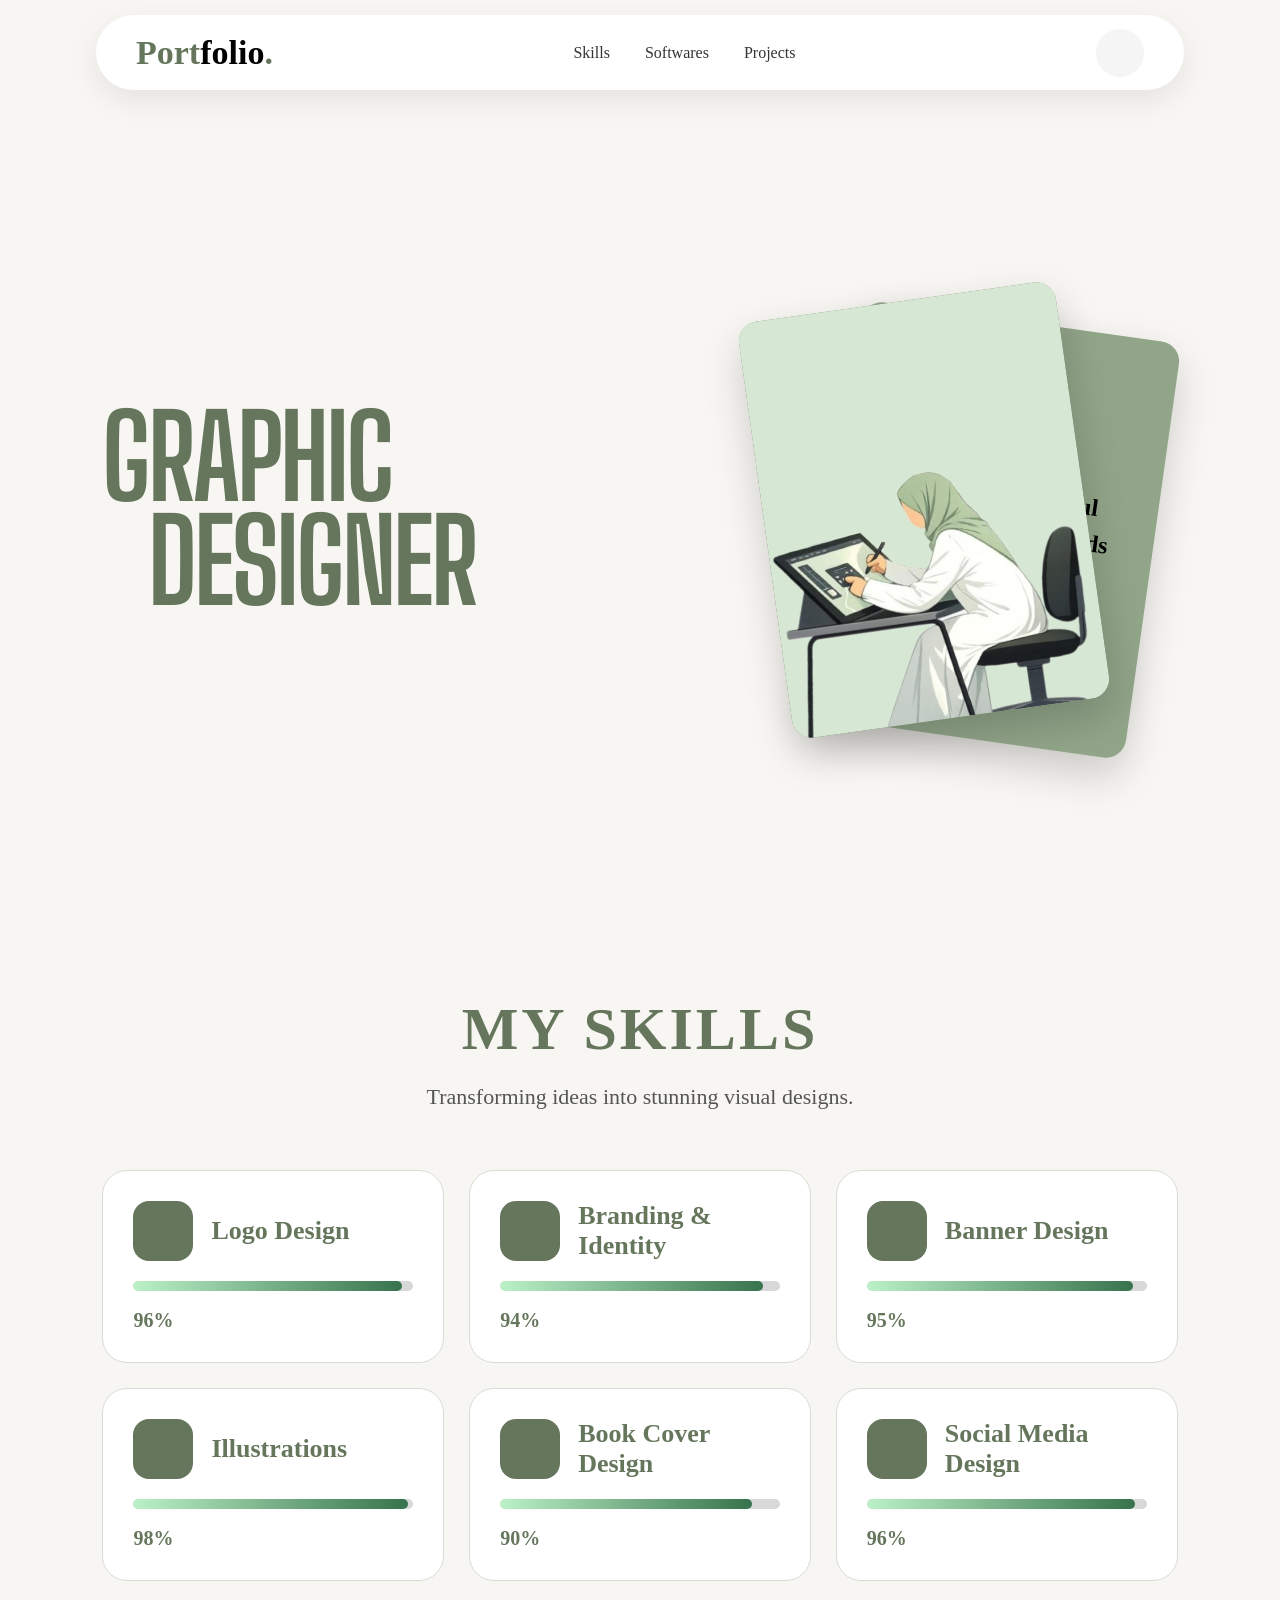
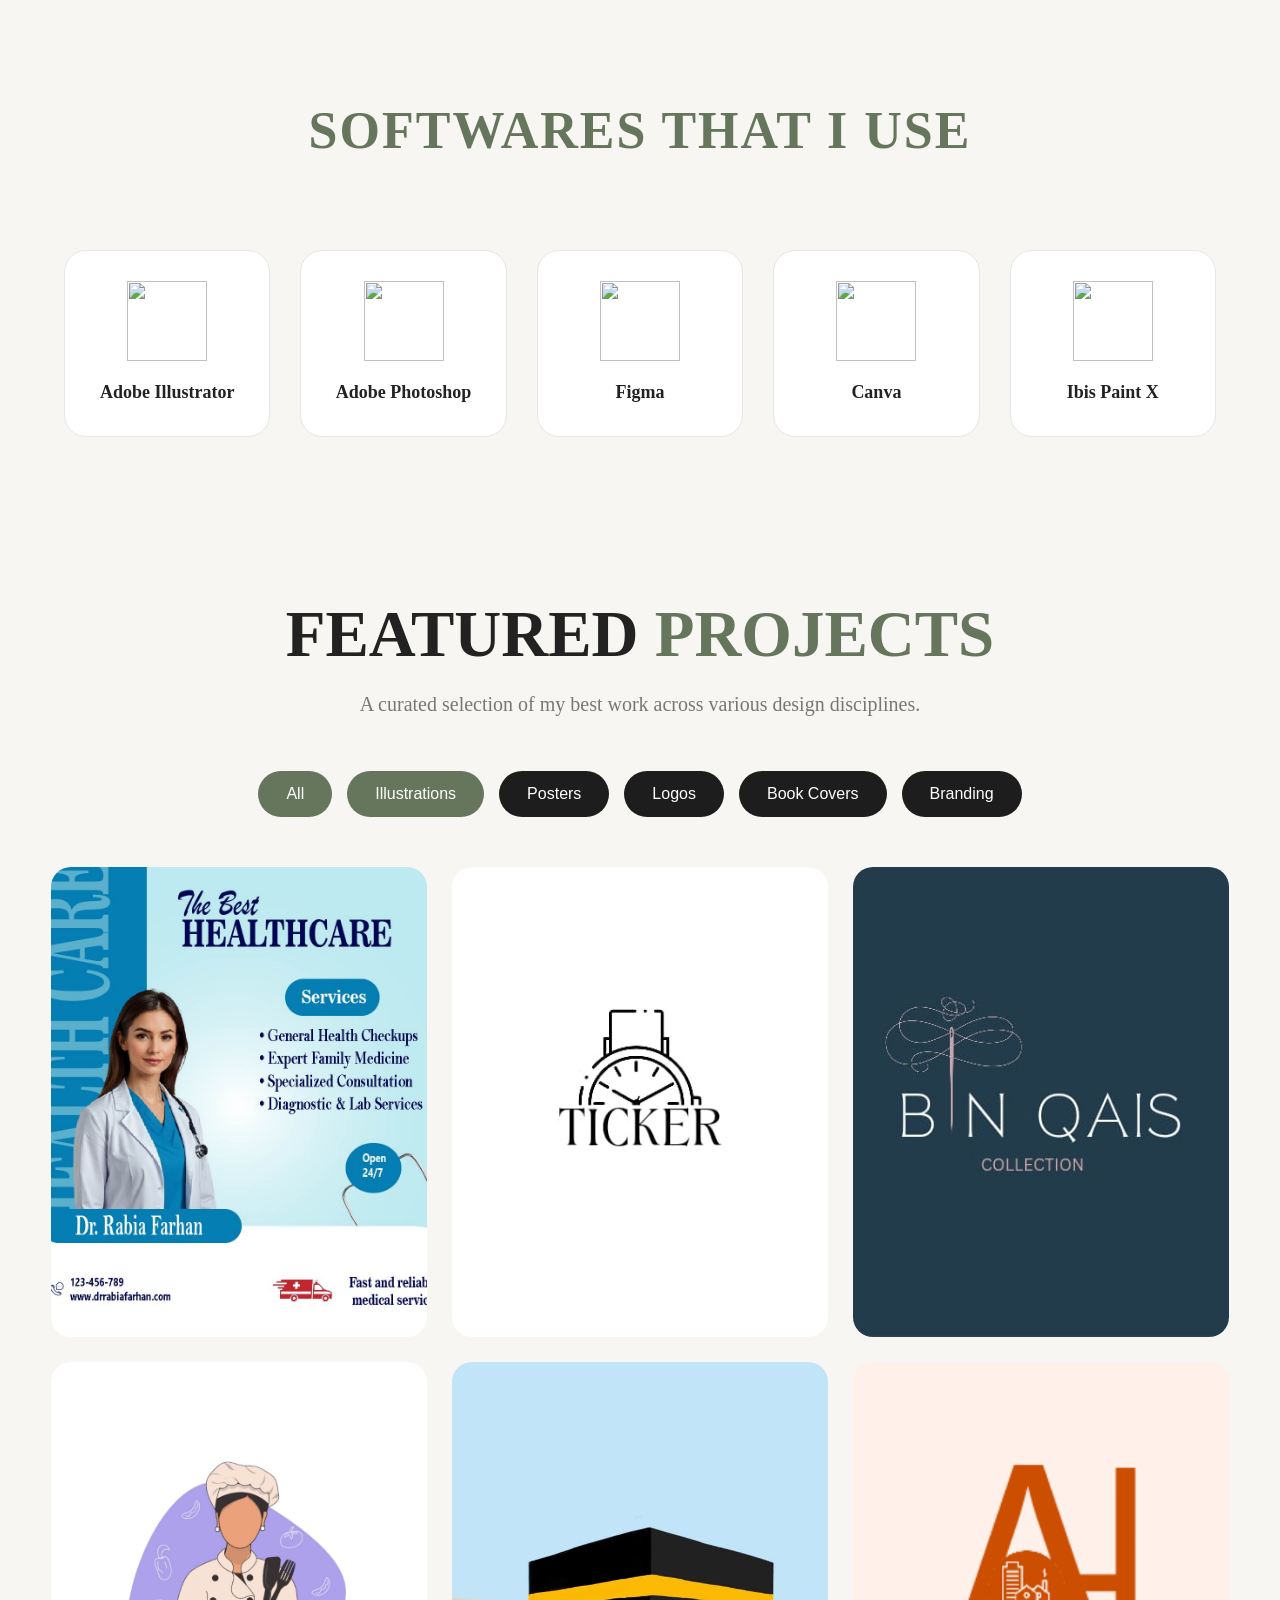
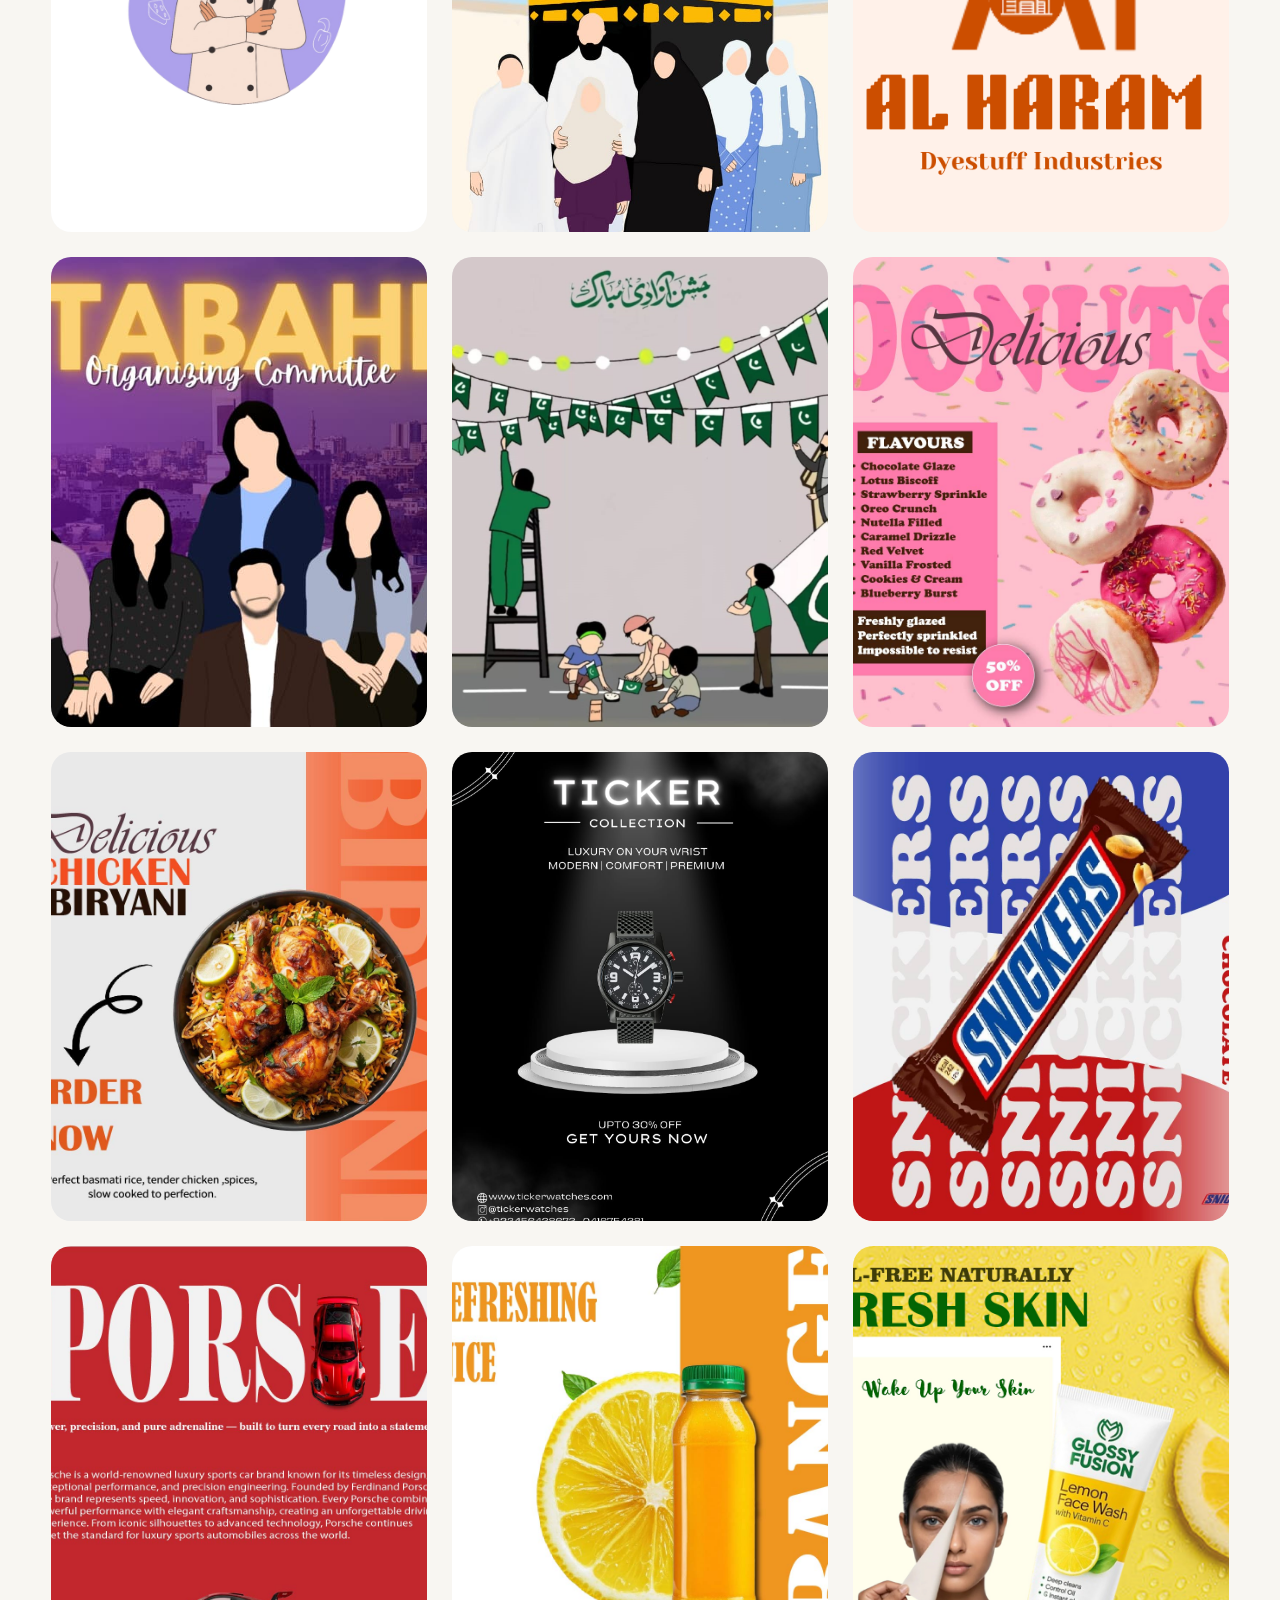
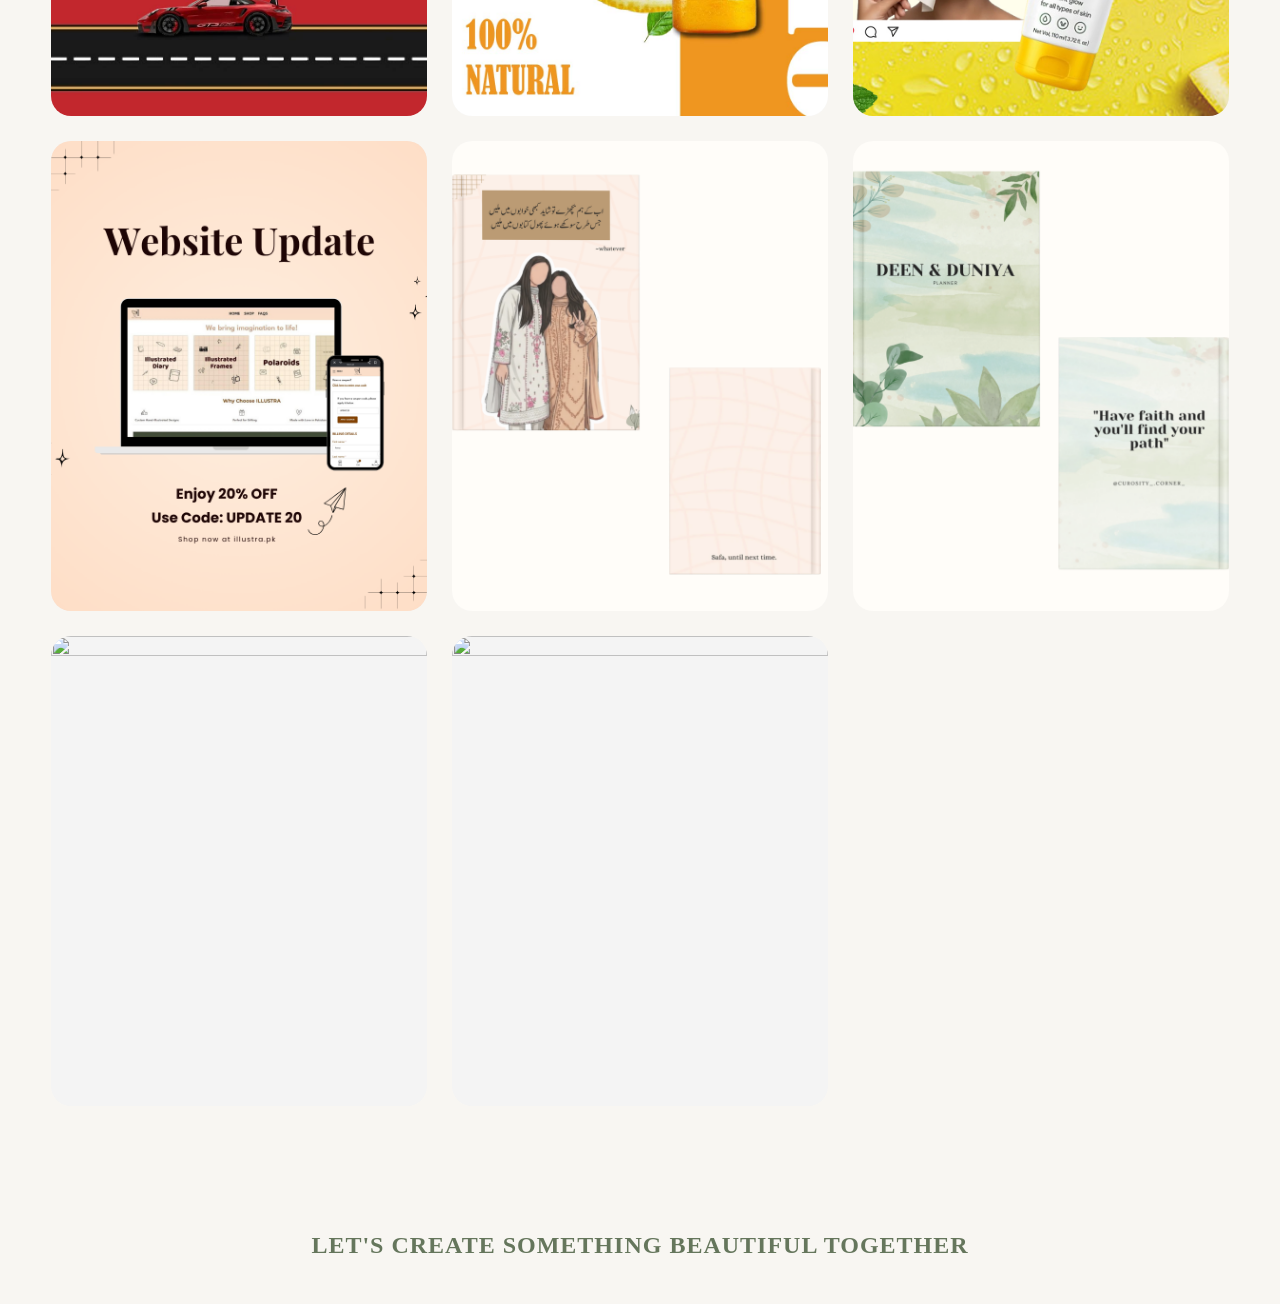
==== graphic.html @ 767031fa "web" ====
<!DOCTYPE html>
<html lang="en">
<head>
    <meta charset="UTF-8">
    <meta name="viewport" content="width=device-width, initial-scale=1.0">
    <link rel="stylesheet" href="graphic.css">
    <title>Document</title>
     <script src="https://kit.fontawesome.com/68eed9d253.js" crossorigin="anonymous"></script>
   
   
<link href="https://fonts.googleapis.com/css2?family=Handjet:wght,ELSH@100..900,2&display=swap" rel="stylesheet">
     
     <link href="https://fonts.googleapis.com/css2?family=Big+Shoulders+Display:wght@900&display=swap" rel="stylesheet">
</head>
<body>

    
<nav class="navbar">

    <div class="logo">
        <span>Port</span>folio<span class="dot">.</span>
    </div>

    <ul class="nav-links">
        <li><a href="#skills">Skills</a></li>
        <li><a href="#software">Softwares</a></li>
        <li><a href="#project">Projects</a></li>
        <!-- <li><a href="#">Illustra</a></li> -->
        <!-- <li><a href="#">Contact</a></li> -->
    </ul>

    <button id="theme-btn">
        <i class="fa-solid fa-moon"></i>
    </button>

</nav>



<section class="graphic-hero">


    <div class="hero-left">
    <h1>
        GRAPHIC<span class="dots">...</span><br>
        <span class="dots">..</span>DESIGNER
    </h1>
</div>

    <div class="hero-right">

        <div class="card-wrapper">

            <!-- Back Card -->
            <div class="text-card">

                 <h3>Creating modern, creative and impactful visuals that
                    help brands stand out through meaningful design.</h3>

               

            </div>

            <!-- Front Card -->
            <div class="image-card">

                <img src="Graphic illustration.jpeg" alt="">

            </div>

        </div>

    </div>

</section>






<!-- ===== Skills Section ===== -->
<section class="skills" id="skills">

    <div class="skills-heading">
        <!-- <h2>My</h2> -->
        <h1>MY SKILLS</h1>
        <div class="heading-line"> <h4>Transforming ideas into stunning visual designs.</h4></div>
    </div>

    <div class="skills-container">

        <div class="skill-card">
            <div class="skill-top">
                <div class="icon">
                    <i class="fa-solid fa-circle"></i>
                </div>
                <h3>Logo Design</h3>
            </div>

            <div class="progress">
                <div class="progress-bar" style="width:96%;"></div>
            </div>

            <span>96%</span>
        </div>

        <div class="skill-card">
            <div class="skill-top">
                <div class="icon">
                    <i class="fa-solid fa-paintbrush"></i>
                </div>
                <h4>Branding & Identity</h4>
            </div>

            <div class="progress">
                <div class="progress-bar" style="width:94%;"></div>
            </div>

            <span>94%</span>
        </div>

        <div class="skill-card">
            <div class="skill-top">
                <div class="icon">
                    <i class="fa-solid fa-image"></i>
                </div>
                <h3>Banner Design</h3>
            </div>

            <div class="progress">
                <div class="progress-bar" style="width:95%;"></div>
            </div>

            <span>95%</span>
        </div>

        <div class="skill-card">
            <div class="skill-top">
                <div class="icon">
                    <i class="fa-solid fa-palette"></i>
                </div>
                <h3>Illustrations</h3>
            </div>

            <div class="progress">
                <div class="progress-bar" style="width:98%;"></div>
            </div>

            <span>98%</span>
        </div>

        <div class="skill-card">
            <div class="skill-top">
                <div class="icon">
                   <i class="fa-solid fa-book"></i>
                </div>
                <h4>Book Cover Design</h4>
            </div>

            <div class="progress">
                <div class="progress-bar" style="width:90%;"></div>
            </div>

            <span>90%</span>
        </div>

        <div class="skill-card">
            <div class="skill-top">
                <div class="icon">
                    <i class="fa-brands fa-envira"></i>
                </div>
                <h4>Social Media Design</h4>
            </div>

            <div class="progress">
                <div class="progress-bar" style="width:96%;"></div>
            </div>

            <span>96%</span>
        </div>

    </div>

</section>


<!-- software -->


<div class="software"  id="software">
    <h1>SOFTWARES THAT I USE</h1>
</div>

<div class="tools">

    <div class="tool-card">
        <img src="https://cdn-1.webcatalog.io/catalog/adobe-illustrator/adobe-illustrator-icon-filled-256.png?v=1782693304666" alt="">
        <p>Adobe Illustrator</p>
    </div>

    <div class="tool-card">
        <img src="https://upload.wikimedia.org/wikipedia/commons/thumb/3/30/Adobe_Photoshop_CC_2026_icon.svg/1280px-Adobe_Photoshop_CC_2026_icon.svg.png" alt="">
        <p>Adobe Photoshop</p>
    </div>

    <div class="tool-card">
        <img src="https://play-lh.googleusercontent.com/H_ImRi06A7rPfQflyj2H56OG2AEfy2sTHWFFIYzUmY43IZc0vIneRCjUO29D7hP7JyG7YwKQsl5s2-NO1ys_1A=w240-h480-rw" alt="">
        <p>Figma</p>
    </div>

    <div class="tool-card">
        <img src="https://pbs.twimg.com/profile_images/1542647040756568064/YbE5Hs-5_400x400.jpg" alt="">
        <p>Canva</p>
    </div>

    <div class="tool-card">
        <img src="https://i.pinimg.com/736x/66/fb/72/66fb72c44a7b547237f7a3bd7159a01c.jpg" alt="">
        <p>Ibis Paint X</p>
    </div>

</div>


<!-- Filter Buttons -->



<section class="portfolio" id="projects">

    <div class="heading">
        <h1>FEATURED <span>PROJECTS</span></h1>
        <h3>A curated selection of my best work across various design disciplines.</h3>
    </div>

    <!-- Filter Buttons -->

<div class="filter-buttons">

    <button class="filter-btn active" data-filter="all">All</button>

    <button class="filter-btn active" data-filter="illustration">Illustrations</button>

    <button class="filter-btn" data-filter="poster">Posters</button>

    <button class="filter-btn" data-filter="logo">Logos</button>

    <!-- <button class="filter-btn" data-filter="banner">Banners</button> -->

    <button class="filter-btn" data-filter="book">Book Covers</button>

    <button class="filter-btn" data-filter="branding">Branding</button>

</div>


    <!-- Portfolio Grid -->

    <div class="portfolio-grid">


<div class="portfolio-item" data-filter="poster">
    <img src="POSTERS-07.jpg" alt="">
    <div class="overlay">
        <i class="fa-solid fa-eye view-image"></i>
    </div>
</div>




<div class="portfolio-item" data-filter="logo">
    <img src="Logo 1.jpeg" alt="">
    <div class="overlay">
        <i class="fa-solid fa-eye view-image"></i>
    </div>
</div>

<div class="portfolio-item" data-filter="logo">
    <img src="Logo 2.jpeg" alt="">
    <div class="overlay">
        <i class="fa-solid fa-eye view-image"></i>
    </div>
</div>

<div class="portfolio-item" data-filter="logo">
    <img src="Logo 3.png" alt="">
    <div class="overlay">
        <i class="fa-solid fa-eye view-image"></i>
    </div>
</div>



<div class="portfolio-item " data-filter="illustration">
    <img src="Illustration 1.jpeg" alt="">
    <div class="overlay">
        <i class="fa-solid fa-eye view-image"></i>
    </div>
</div>

<div class="portfolio-item" data-filter="logo">
    <img src="Logo 4.png" alt="">
    <div class="overlay">
        <i class="fa-solid fa-eye view-image"></i>
    </div>
</div>

<div class="portfolio-item" data-filter ="illustration">
    <img src="Illustration 2.jpeg" alt="">
    <div class="overlay">
        <i class="fa-solid fa-eye view-image"></i>
    </div>
</div>

<div class="portfolio-item" data-filter="illustration">
    <img src="Illustration 3.jpeg">
    <div class="overlay">
        <i class="fa-solid fa-eye view-image"></i>
    </div>
</div>


<div class="portfolio-item" data-filter="poster">
    <img src="POSTERS-02.jpg" alt="">
    <div class="overlay">
        <i class="fa-solid fa-eye view-image"></i>
    </div>
</div>



<div class="portfolio-item" data-filter="poster">
    <img src="POSTERS-03.jpg" alt="">
    <div class="overlay">
        <i class="fa-solid fa-eye view-image"></i>
    </div>
</div>

<div class="portfolio-item" data-filter="poster">
    <img src="POSTERS-09.jpeg" alt="">
    <div class="overlay">
        <i class="fa-solid fa-eye view-image"></i>
    </div>
</div>

<div class="portfolio-item" data-filter="poster">
    <img src="POSTERS-04.jpg" alt="">
    <div class="overlay">
        <i class="fa-solid fa-eye view-image"></i>
    </div>
</div>

<div class="portfolio-item" data-filter="poster">
    <img src="POSTERS-05.jpg" alt="">
    <div class="overlay">
        <i class="fa-solid fa-eye view-image"></i>
    </div>
</div>

<div class="portfolio-item" data-filter="poster">
    <img src="POSTERS-06.jpg" alt="">
    <div class="overlay">
        <i class="fa-solid fa-eye view-image"></i>
    </div>
</div>



<div class="portfolio-item" data-filter="poster">
    <img src="POSTERS-08.jpg" alt="">
    <div class="overlay">
        <i class="fa-solid fa-eye view-image"></i>
    </div>
</div>


<div class="portfolio-item" data-filter="poster">
    <img src="poster 1.png" alt="">
    <div class="overlay">
        <i class="fa-solid fa-eye view-image"></i>
    </div>
</div>




<div class="portfolio-item" data-filter="book">
    <img src="book cover.png" alt="">
    <div class="overlay">
        <i class="fa-solid fa-eye view-image"></i>
    </div>
</div>

<div class="portfolio-item" data-filter="book">
    <img src="book cover 2.png" alt="">
    <div class="overlay">
        <i class="fa-solid fa-eye view-image"></i>
    </div>
</div>





<div class="portfolio-item" data-filter="branding">
    <img src="" alt="">
    <div class="overlay">
        <i class="fa-solid fa-eye view-image"></i>
    </div>
</div>

<div class="portfolio-item" data-filter="branding">
    <img src="branding2.jpg" alt="">
    <div class="overlay">
        <i class="fa-solid fa-eye view-image"></i>
    </div>
</div>

    </div>

</section>


<div class="footer">

<p>LET'S CREATE SOMETHING BEAUTIFUL TOGETHER </p>

</div> 


<div class="lightbox">

    <span class="close">&times;</span>

    <img class="lightbox-img" src="">

</div>

<script src="script.js"></script>

</body>
</html>
---- graphic.css ----
@import url('<link href="https://fonts.googleapis.com/css2?family=Oswald:wght@700&display=swap" rel="stylesheet">');

@import url('https://fonts.googleapis.com/css2?family=Poppins:wght@300;400;500;600;700&display=swap');

@import url('https://fonts.googleapis.com/css2?family=Poppins:wght@300;400;500;600;700&display=swap');


*{
    margin:0;
    padding:0;
    box-sizing:border-box;
    
}

body{
    background:#f8f6f2;
}

/* .navbar{
    width:85%;
    height:75px;
    margin:15px auto;
    background:#fff;
    border-radius:50px;
    display:flex;
    justify-content:space-between;
    align-items:center;
    padding:0 40px;
    box-shadow:0 10px 30px rgba(0,0,0,.08);
    position:sticky;
    top:6px;
    z-index:100;
}

.logo{
    font-size:34px;
    font-weight:700;
}

.logo span{
    color:#65765c;
}

.dot{
    color:#65765c;
}

.nav-links{
    display:flex;
    gap:35px;
    list-style:none;
    font-family:Arial, sans-serif;
}

.nav-links a{
    text-decoration:none;
    color:#333;
    font-weight:500;
    position:relative;
    transition:.3s;
}

.nav-links a::after{
    content:"";
    position:absolute;
    left:0;
    bottom:-6px;
    width:0%;
    height:2px;
    background:#9fb2a0;
    transition:.3s;
}

.nav-links a:hover{
    color:#9fb2a0;
}

.nav-links a:hover::after{
    width:100%;
}

#theme-btn{
    width:48px;
    height:48px;

    border:none;
    border-radius:50%;

    background:#f5f5f5;

    cursor:pointer;

    font-size:18px;

    transition:.3s;
}

#theme-btn:hover{
    transform:rotate(20deg) scale(1.08);
} */


/* ==========================
   NAVBAR
========================== */

.navbar{
    width:85%;
    height:75px;
    margin:15px auto;
    background:#fff;
    border-radius:50px;
    display:flex;
    justify-content:space-between;
    align-items:center;
    padding:0 40px;
    box-shadow:0 10px 30px rgba(0,0,0,.08);
    position:sticky;
    top:6px;
    z-index:1000;
}

.logo{
    font-size:34px;
    font-weight:700;
}

.logo span{
    color:#65765c;
}

.dot{
    color:#65765c;
}

.nav-links{
    display:flex;
    align-items:center;
    gap:35px;
    list-style:none;
}

.nav-links a{
    text-decoration:none;
    color:#333;
    font-weight:500;
    position:relative;
    transition:.3s;
}

.nav-links a::after{
    content:"";
    position:absolute;
    left:0;
    bottom:-6px;
    width:0;
    height:2px;
    background:#65765c;
    transition:.3s;
}

.nav-links a:hover::after{
    width:100%;
}

.nav-links a:hover{
    color:#65765c;
}

#theme-btn{
    width:48px;
    height:48px;
    border:none;
    border-radius:50%;
    background:#f5f5f5;
    cursor:pointer;
    font-size:18px;
    transition:.3s;
}

#theme-btn:hover{
    transform:rotate(20deg) scale(1.08);
}

body.dark{
    background:#101827;
}

body.dark .navbar{
    background:#1d293d;
}

body.dark .nav-links a{
    color:#fff;
}

body.dark .logo{
    color:#fff;
}

body.dark #theme-btn{
    background:#2b3b55;
    color:#fff;
}



/* ===========================
GRAPHIC HERO
=========================== */

/* .graphic-hero{
    width: 100%;
    height: 500px;
   

    display: flex;
    justify-content: space-between;
    align-items: center;

    padding: 0 8%;
}

.hero-left{
    width: 45%;
}



.hero-left h1{
    font-family: "Big Shoulders Display", sans-serif;
   
    font-size: 130px;
    line-height: .95;
    font-weight: 900;
    letter-spacing: -3px;
    color: #65765c;
}

.dots{
    color: #f8f6f2; 
}

.hero-right{
    width: 55%;
    display: flex;
    justify-content: center;
    align-items: center;
}

.card-wrapper{
    position:relative;
    width:290px;
    height:360px;
}



.image-card,
.text-card{
    position:absolute;
    width:100%;
    height:100%;
    background:#91a589;
    border-radius:18px;
    overflow:hidden;
    transition:.6s ease;
    box-shadow:0 18px 40px rgba(0,0,0,.18);
}



.image-card{
    z-index:2;
    transform:rotate(-7deg);
    
}

.image-card img{
    width:100%;
    height:100%;
    object-fit:cover;
}



.text-card{
    z-index:1;

   
    left:85px;
    top:18px;

    transform:rotate(7deg);

    padding:28px;

    display:flex;
    flex-direction:column;
    justify-content:center;
}



.text-card h3{
    font-size:22px;
   
    color: rgb(0, 0, 0);
    
}


.text-card p{
    color:#666;
    line-height:1.8;
    font-size:15px;
}



.card-wrapper:hover .image-card{

    transform:
        translate(-40px,15px)
        rotate(-10deg);

    z-index:1;
}

.card-wrapper:hover .text-card{

    left:0;
    top:0;

    transform:rotate(0deg);

    z-index:3;
} */

/* ===================================
        HERO SECTION
=================================== */

.graphic-hero{
    width:100%;
    min-height:90vh;
    display:flex;
    justify-content:space-between;
    align-items:center;
    padding:60px 8%;
    gap:60px;
}

/* Left */

.hero-left{
    flex:1;
}

.hero-left h1{
    font-family:"Big Shoulders Display",sans-serif;
    font-size:clamp(60px,9vw,130px);
    line-height:.9;
    letter-spacing:-3px;
    color:#65765c;
}

.dots{
    color:#f8f6f2;
}

/* Right */

.hero-right{
    flex:1;
    display:flex;
    justify-content:center;
    align-items:center;
}

/* Cards */

.card-wrapper{
    position:relative;
    width:320px;
    height:420px;
}

.image-card,
.text-card{
    position:absolute;
    width:100%;
    height:100%;
    border-radius:20px;
    overflow:hidden;
    transition:.5s;
    box-shadow:0 18px 40px rgba(0,0,0,.18);
}

.image-card{
    background:#91a589;
    z-index:2;
    transform:rotate(-8deg);
}

.image-card img{
    width:100%;
    height:100%;
    object-fit:cover;
}

.text-card{
    background:#91a589;
    left:70px;
    top:20px;
    transform:rotate(8deg);
    z-index:1;

    display:flex;
    justify-content:center;
    align-items:center;
    padding:30px;
}

.text-card h3{
    font-size:24px;
    line-height:1.5;
    color:#000;
}

/* Hover */

.card-wrapper:hover .image-card{
    transform:translate(-40px,15px) rotate(-10deg);
    z-index:1;
}

.card-wrapper:hover .text-card{
    left:0;
    top:0;
    transform:rotate(0);
    z-index:3;
}

body.dark .dots{
    display: none;
}



/* skills */




/* .skills{
    width:100%;
    padding:40px 5%;
  
}

.skills-heading{
    text-align:center;
    margin-bottom:60px;
        font-family:'Playfair Display',serif;

}

.skills-heading h2{
    color:#65765c;
    font-size:42px;
    letter-spacing:2px;
    margin-bottom:8px;
}

.skills-heading h1{
    font-size:55px;
    color:#65765c;
    letter-spacing:5px;
    font-weight:700;
     font-family:'Playfair Display',serif;

}

.heading-line h4{
    font-size: 22px;
    margin: 22px;
}

.skills-container{
    max-width:1200px;
    margin:auto;
    display:grid;
    grid-template-columns:repeat(3, minmax(350px,1fr));
    gap:15px;
}




.skill-card{
    background:#ffffff;
    border:0.5px solid #65765c;
    border-radius:28px;
    padding:25px 28px;
    transition:.4s;
}

.skill-card:hover{
    transform:translateY(-8px);
    box-shadow:0 2PX 35px #65765c;
   
}




.skill-top{
    display:flex;
    align-items:center;
    gap:18px;
    margin-bottom:18px;
}




.icon{
    width:58px;
    height:58px;
    border-radius:16px;
    background:#65765c;
    display:flex;
    justify-content:center;
    align-items:center;
}

.icon i{
    font-size:24px;
    color:#ffffff;
}

.skill-top h4{
    color:#65765c;
    font-size:25px;
    font-weight:600;
}

.skill-top h3{
    color:#65765c;
    font-size:30px;
    font-weight:600;
}

.progress{
    width:100%;
    height:10px;
    background:#242535;
    border-radius:50px;
    overflow:hidden;
}

.progress-bar{
    height:100%;
    border-radius:50px;
    background:linear-gradient(90deg,#bcf1c7,#37734d);
}

.skill-card span{
    display:block;
    margin-top:18px;
    color:#65765c;
    font-size:18px;
    font-weight:700;
}




body.dark .heading-line h4{
    color:#fff;
} */


/* ===================================
            SKILLS SECTION
=================================== */

.skills{
    width:100%;
    padding:80px 8%;
}

.skills-heading{
    text-align:center;
    margin-bottom:60px;
}

.skills-heading h1{
    font-size:clamp(40px,5vw,60px);
    color:#65765c;
    letter-spacing:3px;
    font-family:'Playfair Display',serif;
}

.heading-line h4{
    margin-top:20px;
    font-size:22px;
    font-weight:400;
    color:#555;
}

/* Grid */

.skills-container{
    display:grid;
    grid-template-columns:repeat(auto-fit,minmax(300px,1fr));
    gap:25px;
    max-width:1300px;
    margin:auto;
}

/* Card */

.skill-card{
    background:#fff;
    border:1px solid #d7ddd3;
    border-radius:25px;
    padding:30px;
    transition:.35s ease;
}

.skill-card:hover{
    transform:translateY(-10px);
    box-shadow:0 15px 35px rgba(101,118,92,.18);
}

/* Top */

.skill-top{
    display:flex;
    align-items:center;
    gap:18px;
    margin-bottom:20px;
}

.icon{
    width:60px;
    height:60px;
    border-radius:16px;
    background:#65765c;
    display:flex;
    justify-content:center;
    align-items:center;
    flex-shrink:0;
}

.icon i{
    color:#fff;
    font-size:24px;
}

.skill-top h3,
.skill-top h4{
    color:#65765c;
    font-size:26px;
    font-weight:600;
}

/* Progress */

.progress{
    width:100%;
    height:10px;
    background:#d8d8d8;
    border-radius:50px;
    overflow:hidden;
}

.progress-bar{
    height:100%;
    border-radius:50px;
    background:linear-gradient(90deg,#bcf1c7,#37734d);
}

.skill-card span{
    display:block;
    margin-top:18px;
    font-size:20px;
    font-weight:700;
    color:#65765c;
}




/* tools */


/* 
.software{
    text-align: center;
    margin: 70px ;
}

.software h1{
    font-size: 42px;
    color: #65765c;
        font-family:'Playfair Display',serif;

}

.tools{
    display: flex;
    justify-content: center;
    align-items: center;
    gap: 20px;
    flex-wrap: wrap;
    margin-bottom: 60px;
}

.tool-card{
    width: 170px;
    height: 170px;
    
    border: 2px solid #eeefee;
    border-radius: 18px;
    display: flex;
    flex-direction: column;
    justify-content: center;
    align-items: center;
    transition: .4s;
    cursor: pointer;
}

.tool-card img{
    width: 70px;
    height: 70px;
    object-fit: contain;
    margin-bottom: 15px;
}

.tool-card p{
    color: rgb(0, 0, 0);
    font-size: 15px;
    font-weight: 600;
    text-align: center;
    padding: 0 10px;
}

.tool-card:hover{
    transform: translateY(-10px) scale(1.05);
    box-shadow: 0 0 20px rgba(145,165,137,.5);
    border-color: #fff;
}


body.dark .tool-card p{
    color:#fff;
} */



/* ===================================
        SOFTWARE SECTION
=================================== */

.software{
    text-align:center;
    padding:40px 20px;
}

.software h1{
    font-size:clamp(36px,5vw,52px);
    color:#65765c;
    font-family:'Playfair Display',serif;
    letter-spacing:2px;
}

.tools{
    width:90%;
    max-width:1200px;
    margin:50px auto 80px;

    display:grid;
    grid-template-columns:repeat(auto-fit,minmax(180px,1fr));
    gap:30px;
}

.tool-card{
    background:#fff;
    border:1px solid #e6e6e6;
    border-radius:22px;
    padding:30px 20px;

    display:flex;
    flex-direction:column;
    justify-content:center;
    align-items:center;

    transition:.35s;
    cursor:pointer;
}

.tool-card:hover{
    transform:translateY(-10px);
    box-shadow:0 15px 35px rgba(101,118,92,.18);
}

.tool-card img{
    width:80px;
    height:80px;
    object-fit:contain;
    margin-bottom:18px;
}

.tool-card p{
    text-align:center;
    color:#222;
    font-size:18px;
    font-weight:600;
    line-height:1.5;
}

body.dark .tool-card{
    background:#1d293d;
    border-color:#2b3b55;
}

body.dark .tool-card p{
    color:#fff;
}



/* project */


/* .portfolio{
    width:90%;
    margin:auto;
    padding:80px 0;
}

.heading{
    text-align:center;
}

.heading p{
    color:#65765c;
    letter-spacing:4px;
    margin-bottom:10px;
}

.heading h1{
    font-size:60px;
    margin-bottom:20px;
}

.heading span{
    color:#65765c;
}

.heading h3{
    color:#9da3b5;
    font-weight:400;
    margin-bottom:60px;
}

.filter-buttons{
    display:flex;
    justify-content:center;
    flex-wrap:wrap;
    gap:15px;
    margin-bottom:50px;
}

.filter-btn{
    padding:15px 28px;
    border-radius:50px;
    border:1px solid rgba(255,255,255,.2);
    background:#1b1d30;
    color:white;
    cursor:pointer;
    transition:.4s;
    font-size:16px;
}

.filter-btn:hover{
    background:#65765c;
}

.filter-btn.active{
    background:linear-gradient(90deg,#65765c,#65765c);
}

.portfolio-grid{
    display:grid;
    grid-template-columns:repeat(3,1fr);
    gap:30px;
}



.portfolio-item{
    position:relative;
    overflow:hidden;
    border-radius:20px;
}

.portfolio-item img{
    width:100%;
    height: 400px;
    transition:.5s;
    object-fit: cover;
}

.portfolio-item:hover img{
    transform:scale(1.08);
}

.overlay{
    position:absolute;
    top:0;
    left:0;
    width:100%;
    height:100%;
    background:rgba(0,0,0,.55);

    display:flex;
    justify-content:center;
    align-items:center;

    opacity:0;
    transition:.4s;
}

.portfolio-item:hover .overlay{
    opacity:1;
}

.view-image{
    width:65px;
    height:65px;
    border-radius:50%;
    color:white;
    display:flex;
    justify-content:center;
    align-items:center;
    font-size:24px;
    cursor:pointer;
    transition:.3s;
}

.view-image:hover{
    transform:scale(1.15);
}

.hide{
    display: none !important;
}


body.dark .heading h1{
    color:#fff;
}

body.dark #theme-btn{
    background:#2b3b55;
    color:#fff;
}

.lightbox{
    position:fixed;
    inset:0;
    background:rgba(0,0,0,.9);
    display:none;
    justify-content:center;
    align-items:center;
    z-index:99999;
}


.lightbox img{
    max-width:90%;
    max-height:90%;
    object-fit:contain;
}

.close{
    position:absolute;
    top:20px;
    right:35px;
    font-size:50px;
    color:white;
    cursor:pointer;
} */



/* ===================================
        PORTFOLIO
=================================== */

.portfolio{
    width:min(92%,1400px);
    margin:auto;
    padding:80px 0;
}

.heading{
    text-align:center;
    margin-bottom:50px;
}

.heading h1{
    font-size:clamp(38px,6vw,65px);
    margin-bottom:15px;
    color:#222;
}

.heading span{
    color:#65765c;
}

.heading h3{
    font-size:20px;
    color:#777;
    font-weight:400;
    max-width:700px;
    margin:auto;
    line-height:1.7;
}

body.dark .heading h1{
    color:#fff;
}


.filter-buttons{
    display:flex;
    justify-content:center;
    align-items:center;
    flex-wrap:wrap;
    gap:15px;
    margin:50px 0;
}

.filter-btn{
    padding:14px 28px;
    border:none;
    border-radius:50px;
    background:#1d1d1d;
    color:#fff;
    cursor:pointer;
    transition:.35s;
    font-size:16px;
    font-weight:500;
}

.filter-btn:hover{
    background:#65765c;
    transform:translateY(-3px);
}

.filter-btn.active{
    background:#65765c;
}

.portfolio-grid{
    display:grid;
    grid-template-columns:repeat(auto-fit,minmax(320px,1fr));
    gap:25px;
}

.portfolio-item{
    position:relative;
    overflow:hidden;
    border-radius:20px;
    cursor:pointer;
    background:#f4f4f4;
}

.portfolio-item img{
    width:100%;
    aspect-ratio:4/5;
    object-fit:cover;
    display:block;
    transition:.45s;
}

.portfolio-item:hover img{
    transform:scale(1.08);
}

.overlay{
    position:absolute;
    inset:0;
    background:rgba(0,0,0,.55);

    display:flex;
    justify-content:center;
    align-items:center;

    opacity:0;
    transition:.35s;
}

.portfolio-item:hover .overlay{
    opacity:1;
}

.view-image{
    width:65px;
    height:65px;

    border-radius:50%;
    background:white;

    display:flex;
    justify-content:center;
    align-items:center;

    color:#65765c;
    font-size:24px;

    transition:.3s;
}

.view-image:hover{
    transform:scale(1.15);
}

.hide{
    display:none !important;
}

.lightbox{
    position:fixed;
    inset:0;

    background:rgba(0,0,0,.9);

    display:none;
    justify-content:center;
    align-items:center;

    z-index:99999;
}

.lightbox img{
    max-width:90%;
    max-height:90%;
    border-radius:12px;
    object-fit:contain;
}

.close{
    position:absolute;
    top:20px;
    right:30px;

    color:white;
    font-size:50px;
    cursor:pointer;
}



/* footer */

/* .footer {
    height: 100px;
    width: 100%;
    color: #65765c ;
  
    display: flex;
    align-items: center;
    justify-content: center;
    font-size: 22px;
    
    font-family: Cambria, Cochin, Georgia, Times, 'Times New Roman', serif;
  
} */

/* ===================================
            FOOTER
=================================== */

.footer{
    width:100%;
    padding:40px 20px;
    display:flex;
    justify-content:center;
    align-items:center;
    text-align:center;

    color:#65765c;
    font-size:24px;
    font-weight:600;
    letter-spacing:1px;
}

.footer p{
    max-width:800px;
    line-height:1.6;
}

body.dark .footer{
    color:#fff;
}

/* media */
/* @media(max-width:900px){

.portfolio-grid{
grid-template-columns:repeat(2,1fr);
}

}

@media(max-width:600px){

.portfolio-grid{
grid-template-columns:1fr;
}

.heading h1{
font-size:40px;
}

}


@media(max-width:768px){

.skills{
    padding:80px 5%;
}

.skills-heading h1{
    font-size:40px;
}

.skill-top h3{
    font-size:22px;
}

.skill-card{
    padding:25px;
}

.icon{
    width:55px;
    height:55px;
}

.icon i{
    font-size:24px;
}

.skill-card span{
    font-size:22px;
}

}




@media (max-width:992px){

.graphic-hero{

    height:auto;

    flex-direction:column;

    gap:50px;

    padding:60px 8%;
}

.hero-left,
.hero-right{

    width:100%;
}

.hero-left{

    text-align:center;
}

.hero-left h1{

    font-size:52px;
}

}

@media (max-width:576px){

.hero-left h1{

    font-size:40px;
}

.card-wrapper{

    width:240px;
    height:300px;
}

.text-card{

    padding:22px;
}

.text-card h3{

    font-size:22px;
}

.text-card p{

    font-size:14px;
}

} */


/* ==========================
   TABLETS
========================== */

@media (max-width:992px){

.navbar{
    width:92%;
    padding:0 25px;
}

.nav-links{
    gap:20px;
}

.logo{
    font-size:30px;
}

}


/* ==========================
   MOBILE
========================== */

@media (max-width:768px){

.navbar{
    width:95%;
    height:auto;
    padding:18px 20px;
    flex-direction:column;
    gap:18px;
    border-radius:20px;
}

.logo{
    font-size:30px;
}

.nav-links{
    width:100%;
    justify-content:center;
    flex-wrap:wrap;
    gap:15px;
}

.nav-links li{
    list-style:none;
}

#theme-btn{
    width:45px;
    height:45px;
}

}

/* ==========================
   SMALL PHONES
========================== */

@media (max-width:480px){

.navbar{
    padding:15px;
}

.logo{
    font-size:26px;
}

.nav-links{
    gap:12px;
}

.nav-links a{
    font-size:15px;
}

#theme-btn{
    width:40px;
    height:40px;
    font-size:16px;
}

}



@media (max-width:992px){

.graphic-hero{
    flex-direction:column;
    text-align:center;
    padding:80px 6%;
    gap:70px;
}

.hero-left,
.hero-right{
    width:100%;
}

.hero-left h1{
    font-size:80px;
}

.card-wrapper{
    width:300px;
    height:390px;
}

.text-card{
    left:55px;
}

}


@media (max-width:768px){

.graphic-hero{
    padding:60px 25px;
    gap:60px;
}

.hero-left h1{
    font-size:60px;
    letter-spacing:-1px;
}

.card-wrapper{
    width:260px;
    height:340px;
}

.text-card{
    left:35px;
    top:15px;
    padding:22px;
}

.text-card h3{
    font-size:19px;
}

.card-wrapper:hover .image-card{
    transform:translate(-18px,10px) rotate(-8deg);
}

}

@media (max-width:480px){

.graphic-hero{
    padding: 80px 20px;
}

.hero-left h1{
    font-size:48px;
}

.card-wrapper{
    width:220px;
    height:290px;
}

.text-card{
    left:22px;
    top:12px;
    padding:18px;
}

.text-card h3{
    font-size:16px;
}

}


@media(max-width:992px){

.skills{
    padding:70px 6%;
}

.skills-container{
    grid-template-columns:repeat(2,1fr);
}

.skills-heading h1{
    font-size:48px;
}

.skill-top h3,
.skill-top h4{
    font-size:22px;
}

}


@media(max-width:768px){

.skills{
    padding:60px 20px;
}

.skills-heading{
    margin-bottom:40px;
}

.skills-heading h1{
    font-size:38px;
}

.heading-line h4{
    font-size:18px;
}

.skills-container{
    grid-template-columns:1fr;
    gap:20px;
}

.skill-card{
    padding:25px;
}

.icon{
    width:55px;
    height:55px;
}

.icon i{
    font-size:22px;
}

.skill-top h3,
.skill-top h4{
    font-size:21px;
}

.skill-card span{
    font-size:18px;
}

}


@media(max-width:480px){

.skills{
    padding:50px 15px;
}

.skills-heading h1{
    font-size:32px;
    letter-spacing:2px;
}

.heading-line h4{
    font-size:16px;
    line-height:1.6;
}

.skill-card{
    padding:20px;
}

.skill-top{
    gap:14px;
}

.icon{
    width:50px;
    height:50px;
}

.icon i{
    font-size:20px;
}

.skill-top h3,
.skill-top h4{
    font-size:18px;
}

.skill-card span{
    font-size:16px;
}

}


@media(max-width:992px){

.tools{
    grid-template-columns:repeat(3,1fr);
    gap:25px;
}

.tool-card{
    padding:25px 15px;
}

.tool-card img{
    width:70px;
    height:70px;
}

.tool-card p{
    font-size:16px;
}

}


@media(max-width:768px){

.software{
    padding:20px;
}

.software h1{
    font-size:34px;
}

.tools{
    width:95%;
    grid-template-columns:repeat(2,1fr);
    gap:20px;
}

.tool-card{
    padding:20px 15px;
}

.tool-card img{
    width:60px;
    height:60px;
}

.tool-card p{
    font-size:15px;
}

}

@media(max-width:480px){

.software h1{
    font-size:28px;
}

.tools{
    grid-template-columns:1fr;
    gap:18px;
}

.tool-card{
    padding:20px;
}

.tool-card img{
    width:55px;
    height:55px;
}

.tool-card p{
    font-size:15px;
}

}


@media(max-width:992px){

.portfolio-grid{
    grid-template-columns:repeat(2,1fr);
}

.heading h3{
    font-size:18px;
}

}

@media(max-width:768px){

.portfolio{
    width:95%;
}

.portfolio-grid{
    grid-template-columns:1fr;
    gap:20px;
}

.filter-buttons{
    gap:10px;
}

.filter-btn{
    padding:12px 20px;
    font-size:15px;
}

.heading h3{
    font-size:16px;
}

.view-image{
    width:55px;
    height:55px;
    font-size:20px;
}

}

@media(max-width:480px){

.heading h1{
    font-size:32px;
}

.heading h3{
    font-size:15px;
}

.filter-btn{
    width:100%;
}

.portfolio-item img{
    aspect-ratio:1/1.25;
}

.close{
    font-size:40px;
    right:18px;
}

}


@media (min-width:1400px){

.graphic-hero,
.skills,
.portfolio{
    max-width:1400px;
    margin:auto;
}

}


@media (max-width:1200px){

.hero-left h1{
    font-size:100px;
}

.card-wrapper{
    width:300px;
    height:390px;
}

}

@media (max-width:992px){

.footer{
    font-size:20px;
    padding:35px 20px;
}

}

@media (max-width:768px){

.footer{
    font-size:18px;
    padding:30px 15px;
}

.footer p{
    line-height:1.8;
}

html{
    font-size:15px;
}

}

@media (max-width:480px){

.footer{
    font-size:16px;
    padding:25px 12px;
}

}
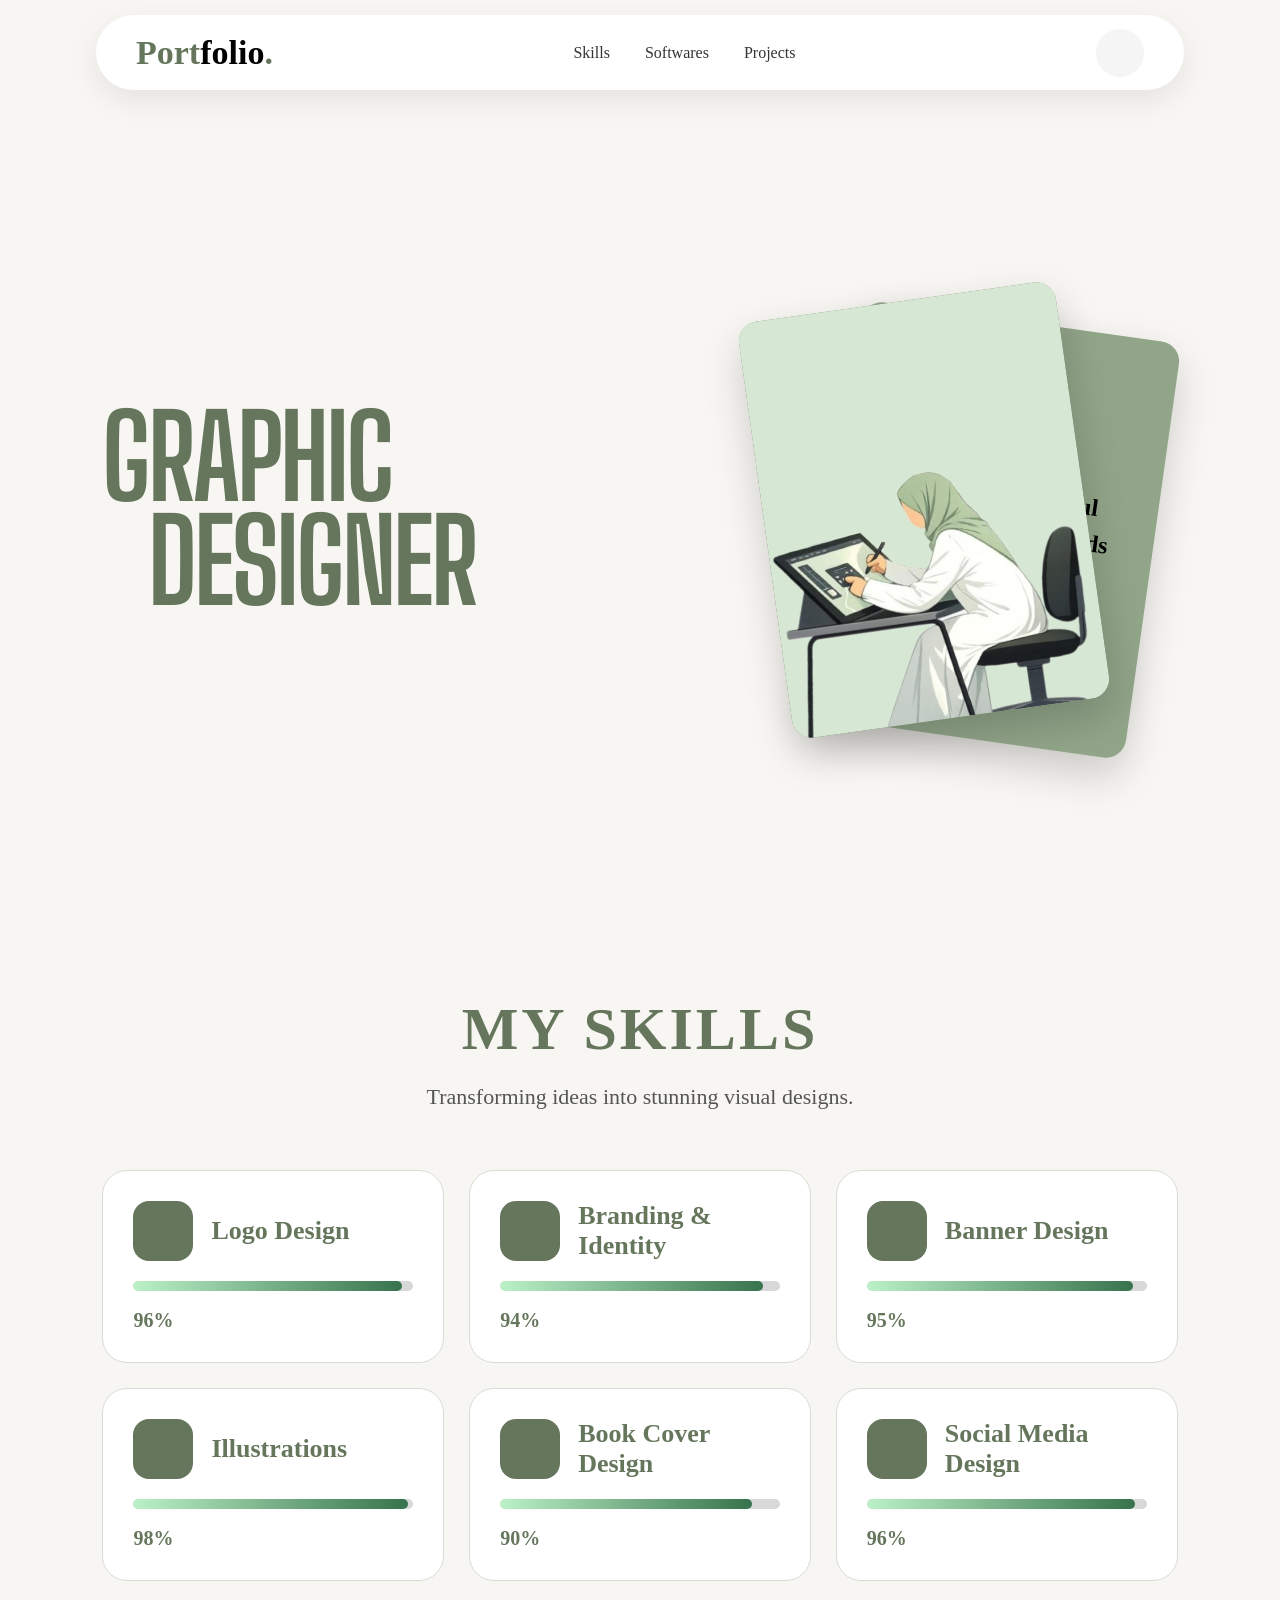
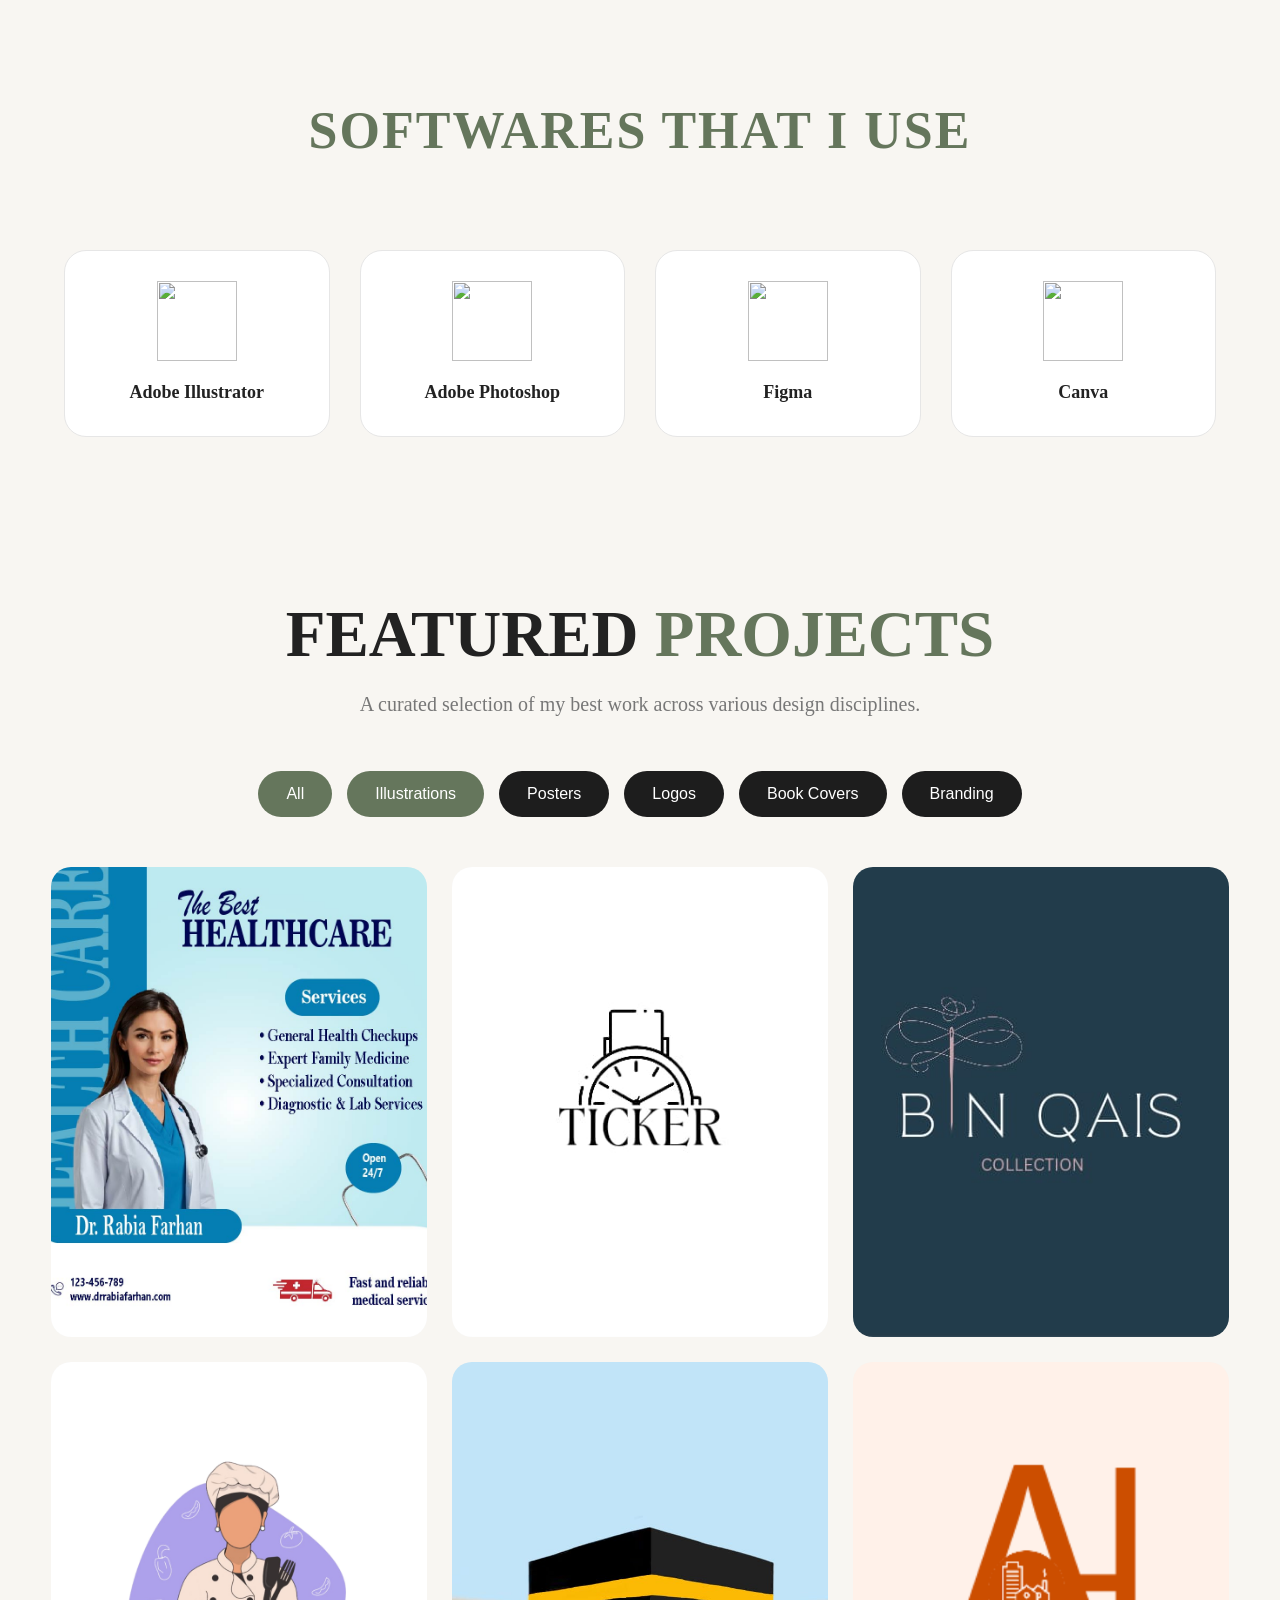
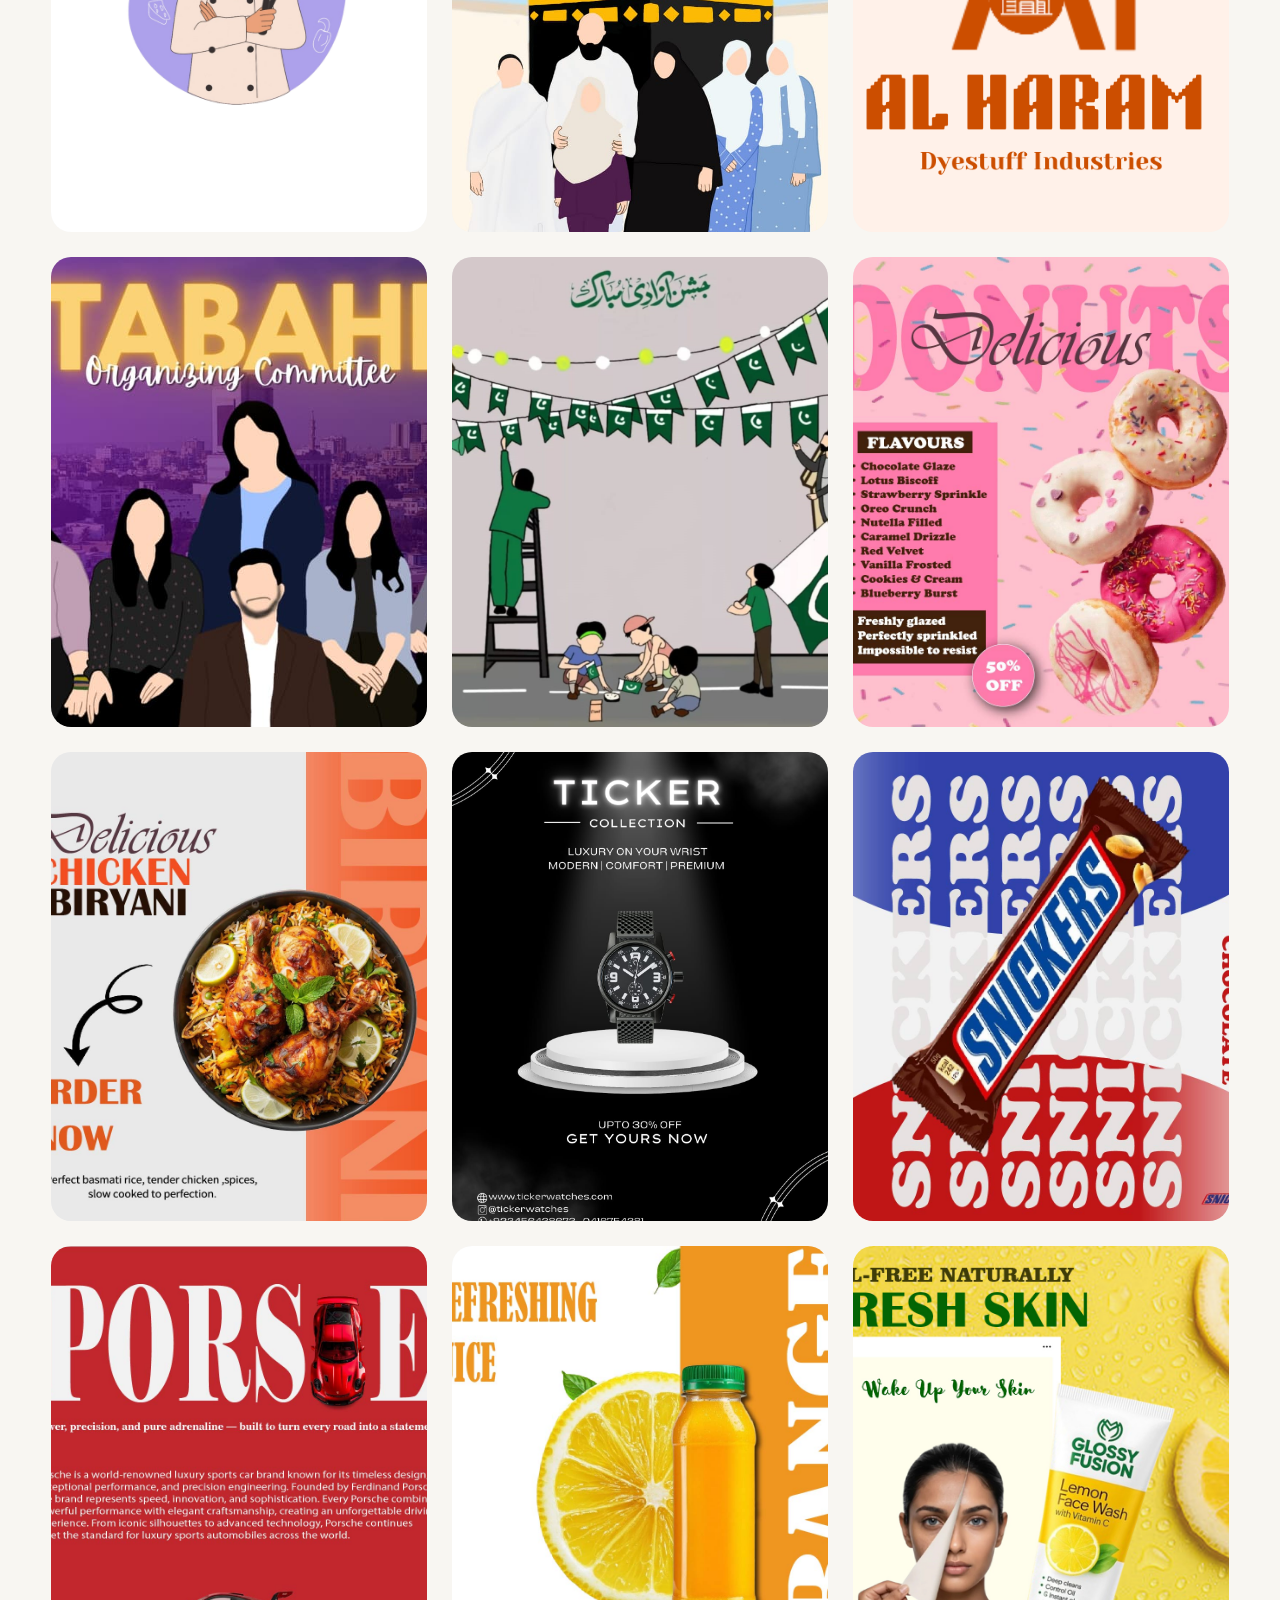
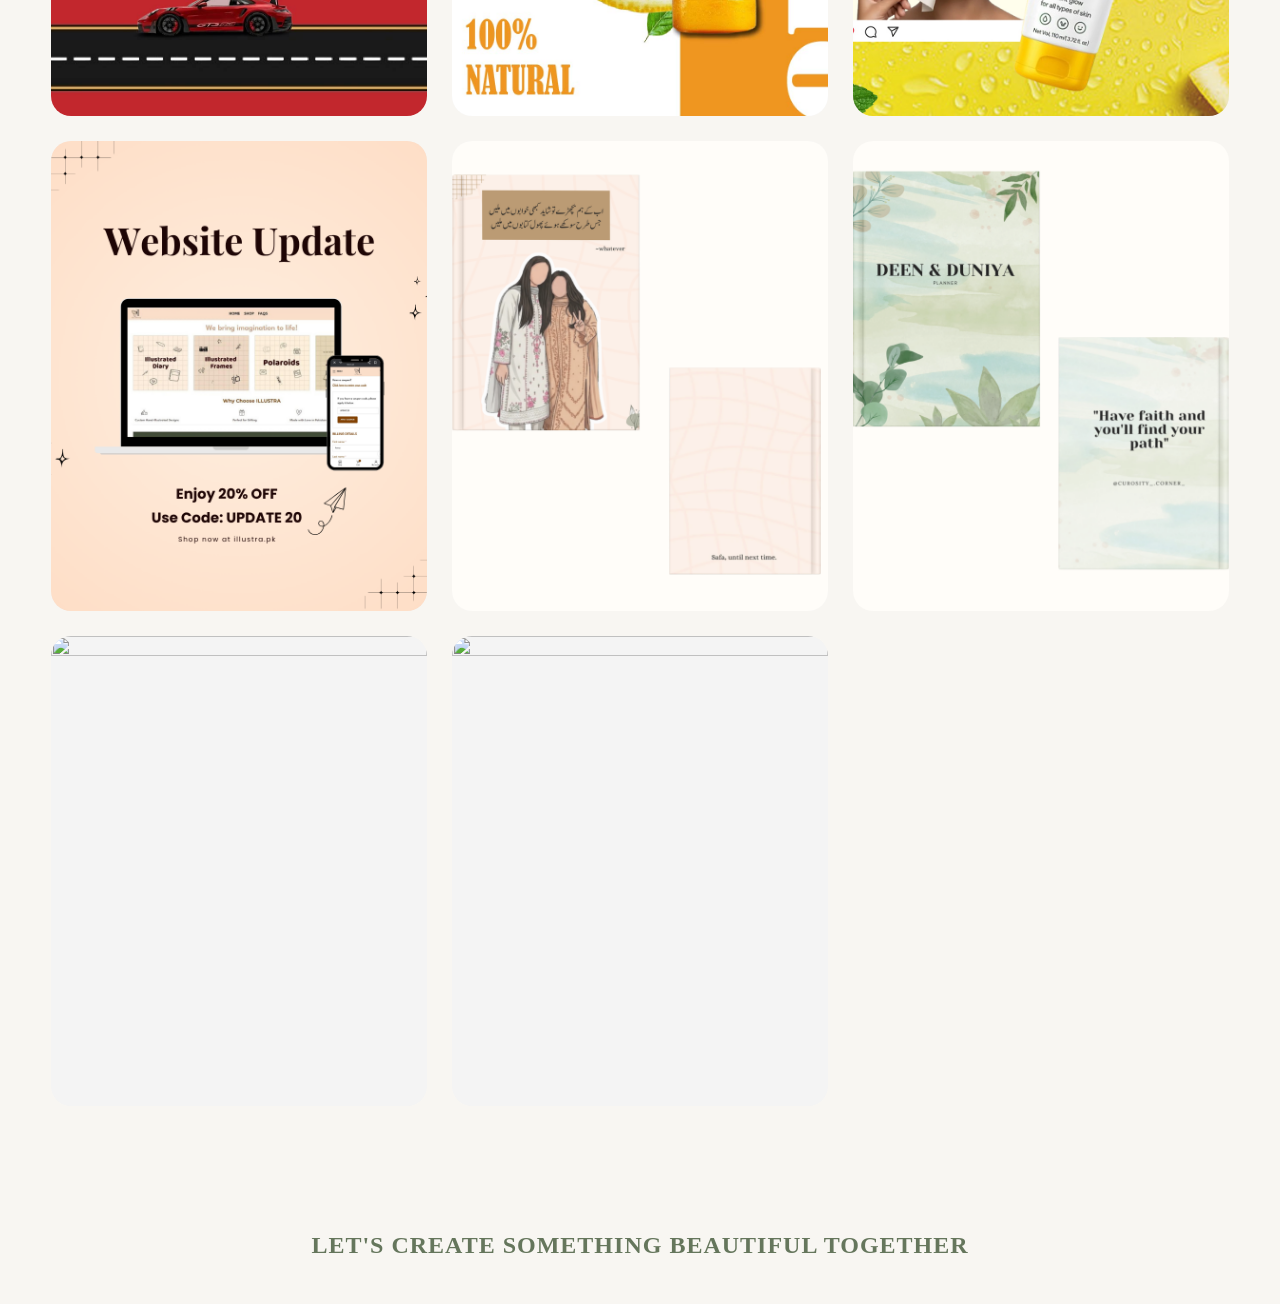
==== commit f508fc01: "web" ====
--- a/graphic.html
+++ b/graphic.html
@@ -14,7 +14,7 @@
 </head>
 <body>
 
-    
+
 <nav class="navbar">
 
     <div class="logo">
@@ -214,10 +214,10 @@
         <p>Canva</p>
     </div>
 
-    <div class="tool-card">
+    <!-- <div class="tool-card">
         <img src="https://i.pinimg.com/736x/66/fb/72/66fb72c44a7b547237f7a3bd7159a01c.jpg" alt="">
         <p>Ibis Paint X</p>
-    </div>
+    </div> -->
 
 </div>
 
--- a/graphic.css
+++ b/graphic.css
@@ -1491,7 +1491,7 @@
 }
 
 .hero-left h1{
-    font-size:48px;
+    font-size:40px;
 }
 
 .card-wrapper{
@@ -1508,6 +1508,9 @@
 .text-card h3{
     font-size:16px;
 }
+.dots{
+    display: none;
+}
 
 }
 
@@ -1585,7 +1588,7 @@
 @media(max-width:480px){
 
 .skills{
-    padding:50px 15px;
+    padding:10px 15px;
 }
 
 .skills-heading h1{
@@ -1681,7 +1684,7 @@
 
 }
 
-@media(max-width:480px){
+/* @media(max-width:480px){
 
 .software h1{
     font-size:28px;
@@ -1703,6 +1706,38 @@
 
 .tool-card p{
     font-size:15px;
+}
+
+} */
+
+@media (max-width:480px){
+
+.software h1{
+    font-size:28px;
+    /* padding: 14px; */
+}
+
+.tools{
+    width:75%;
+    display:grid;
+    grid-template-columns:repeat(2,1fr);
+    gap:16px;
+}
+
+.tool-card{
+    padding:18px 0px;
+    min-height:170px;
+    /* width: 100px; */
+}
+
+.tool-card img{
+    width:55px;
+    height:55px;
+}
+
+.tool-card p{
+    font-size:14px;
+    margin-top:12px;
 }
 
 }
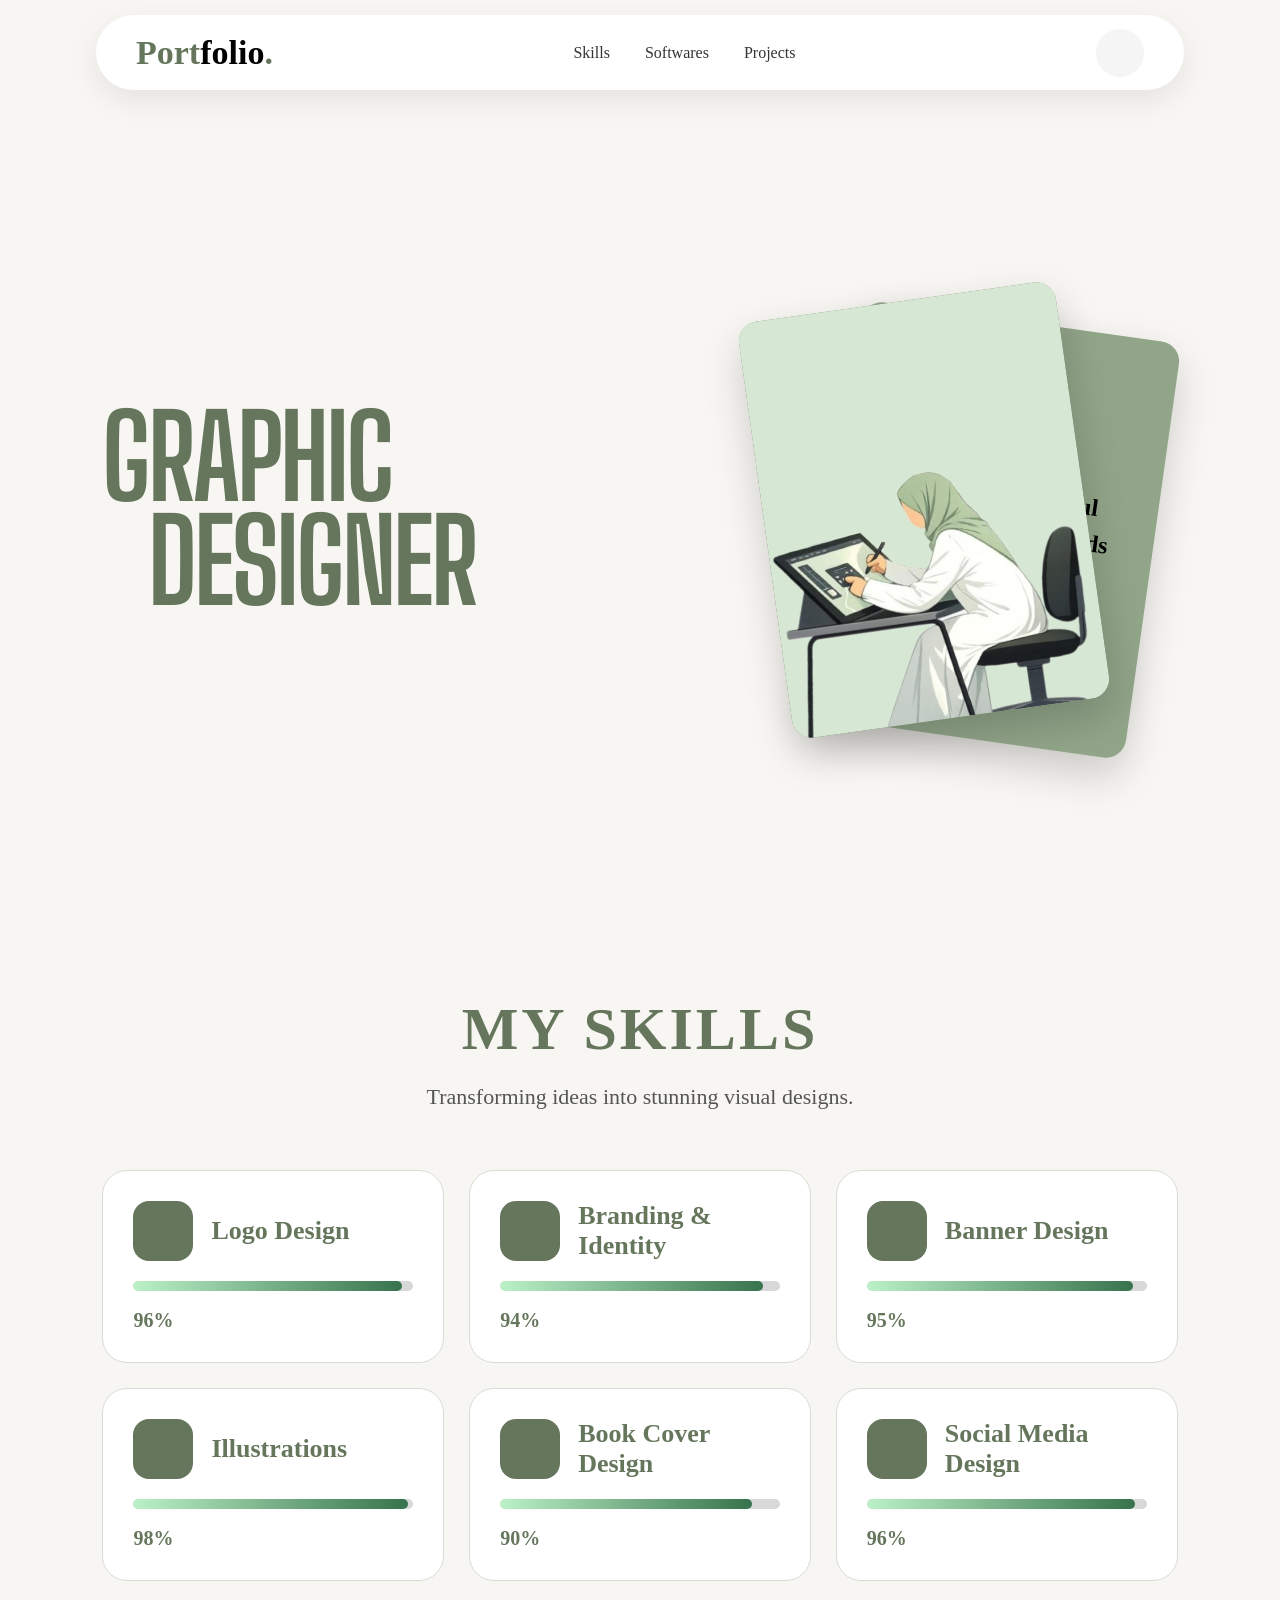
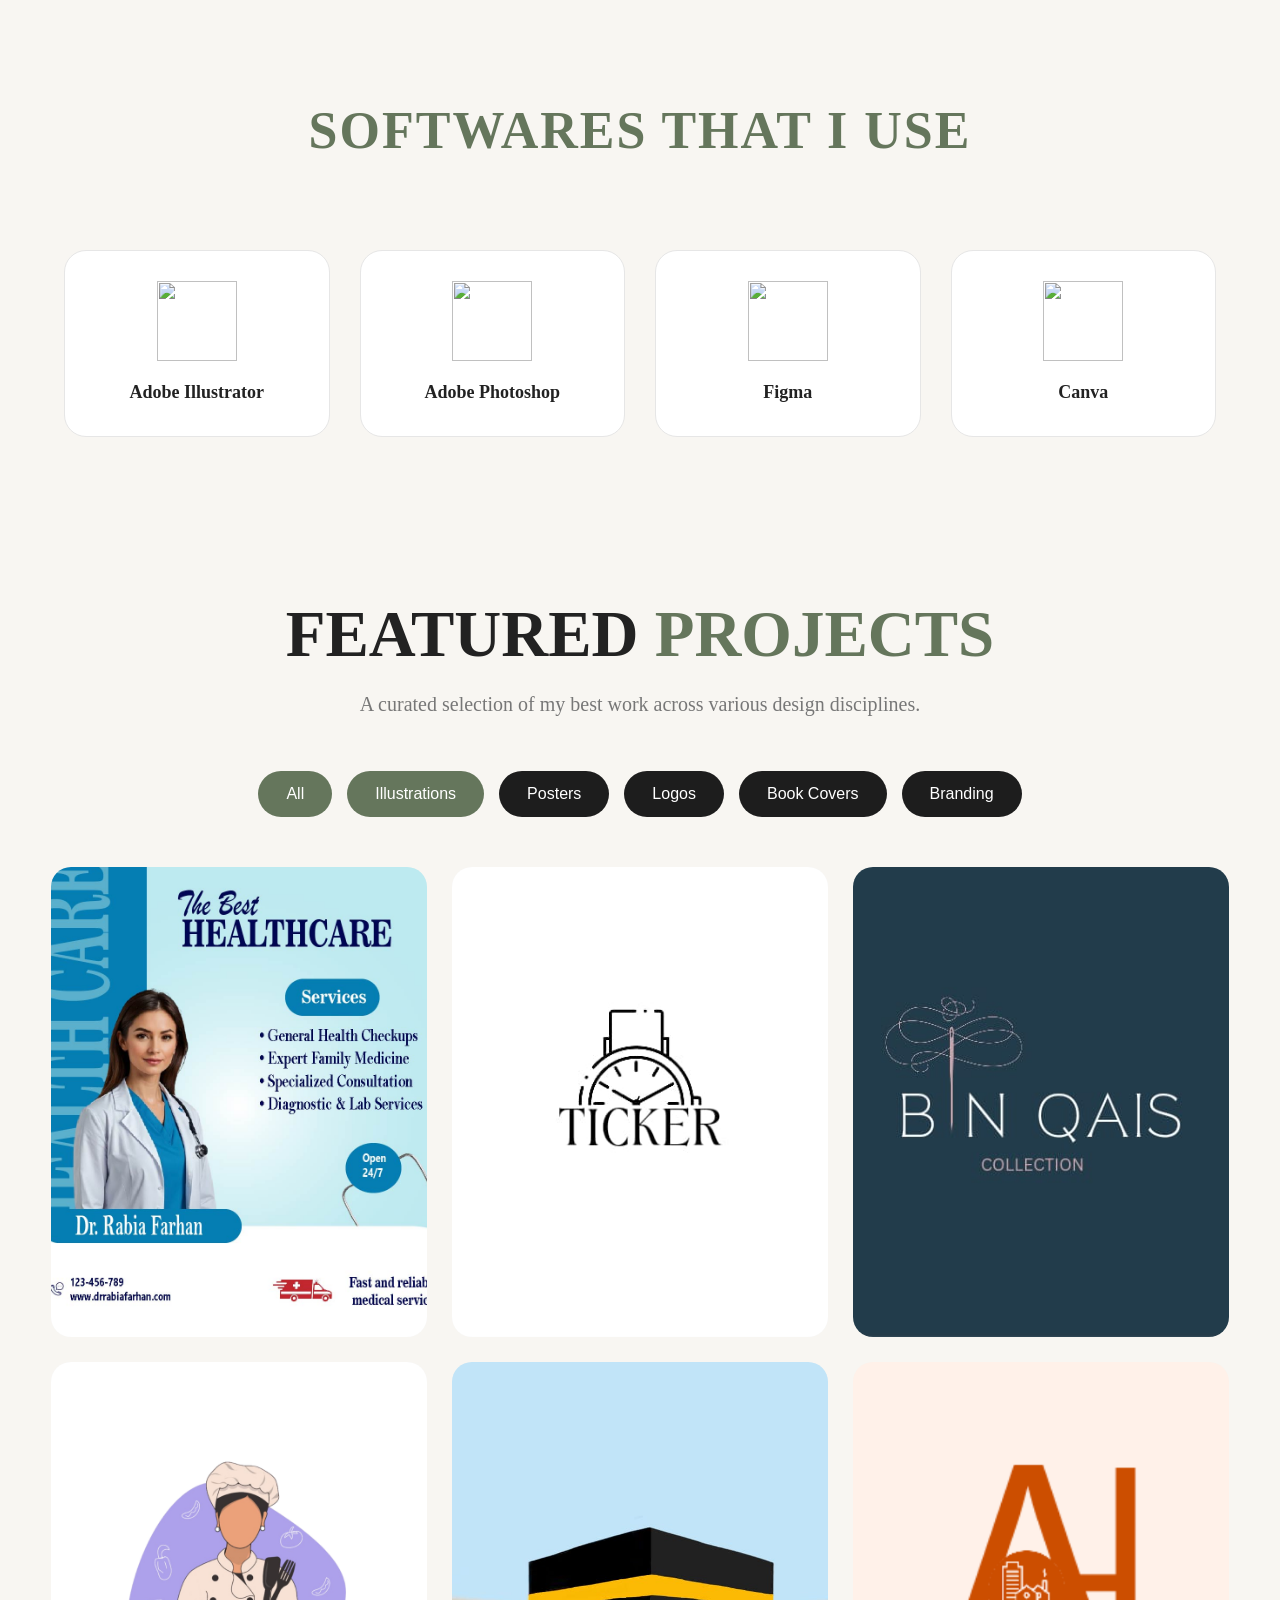
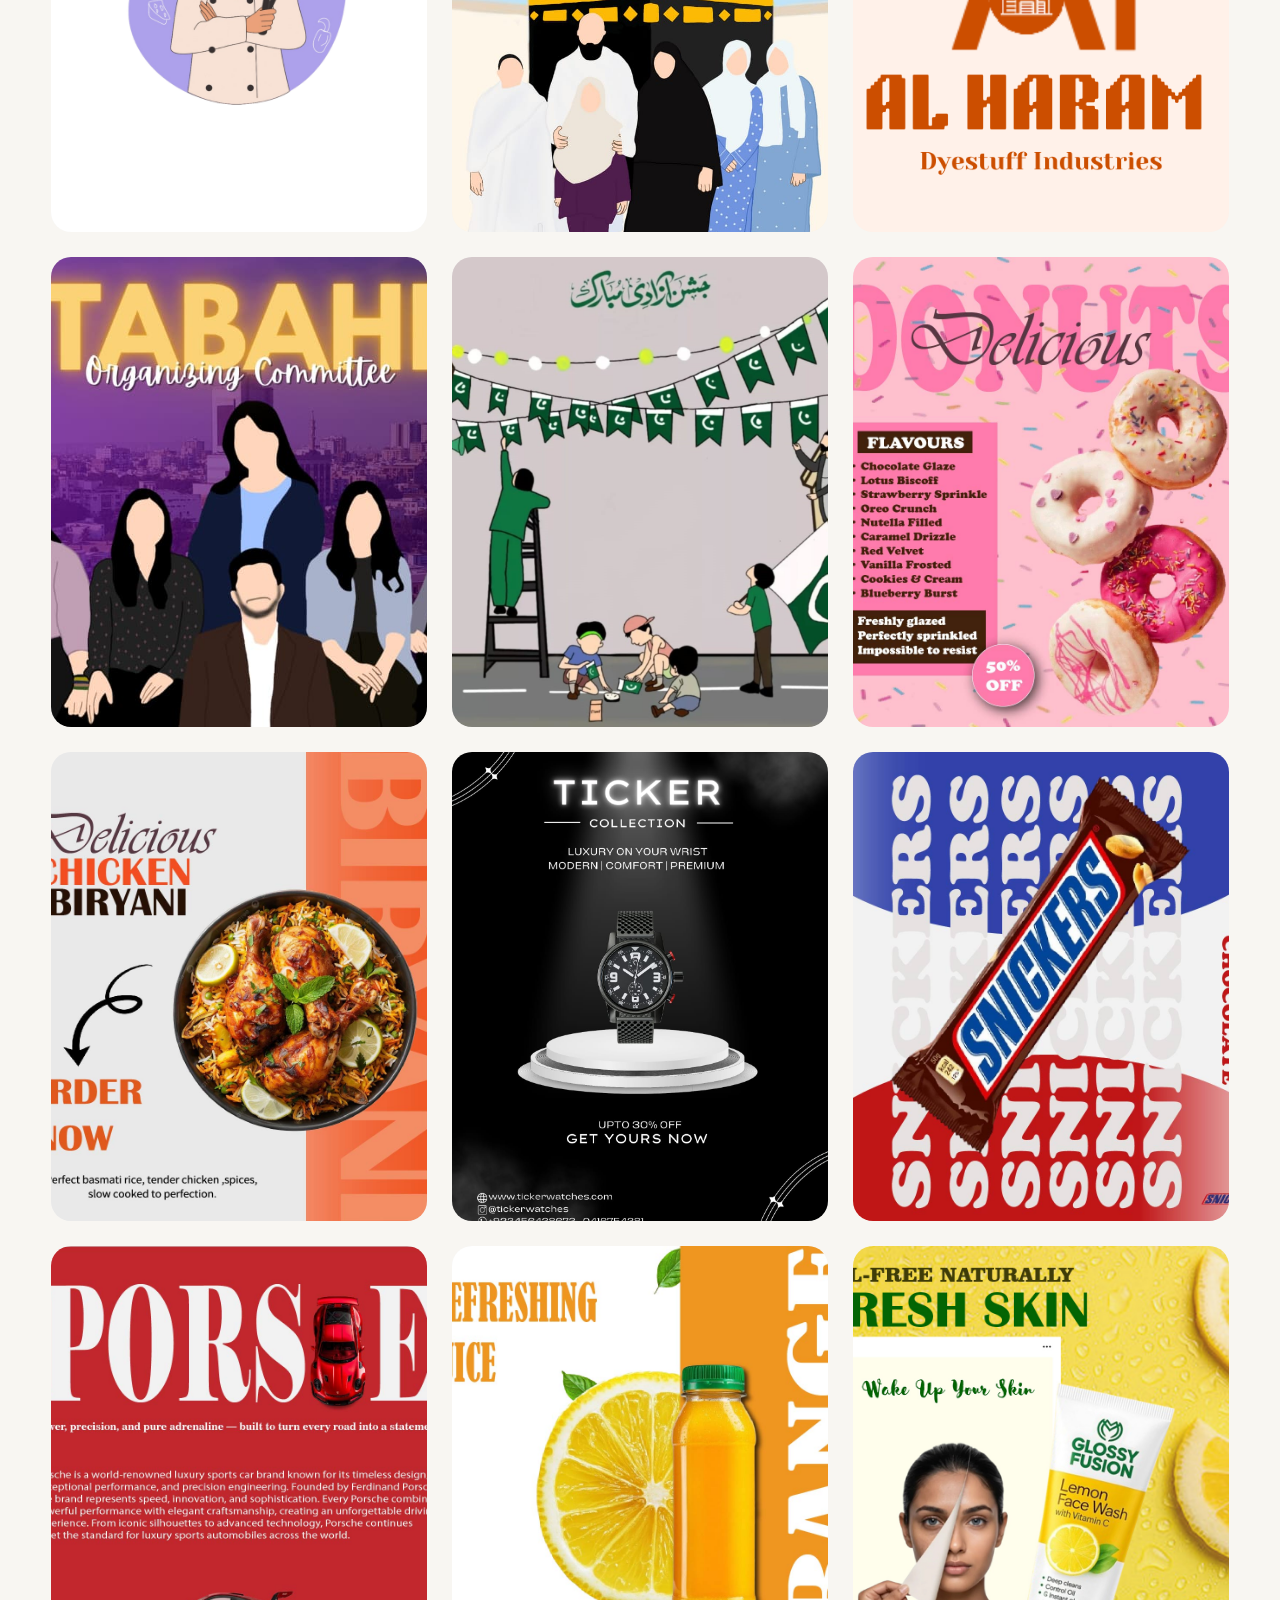
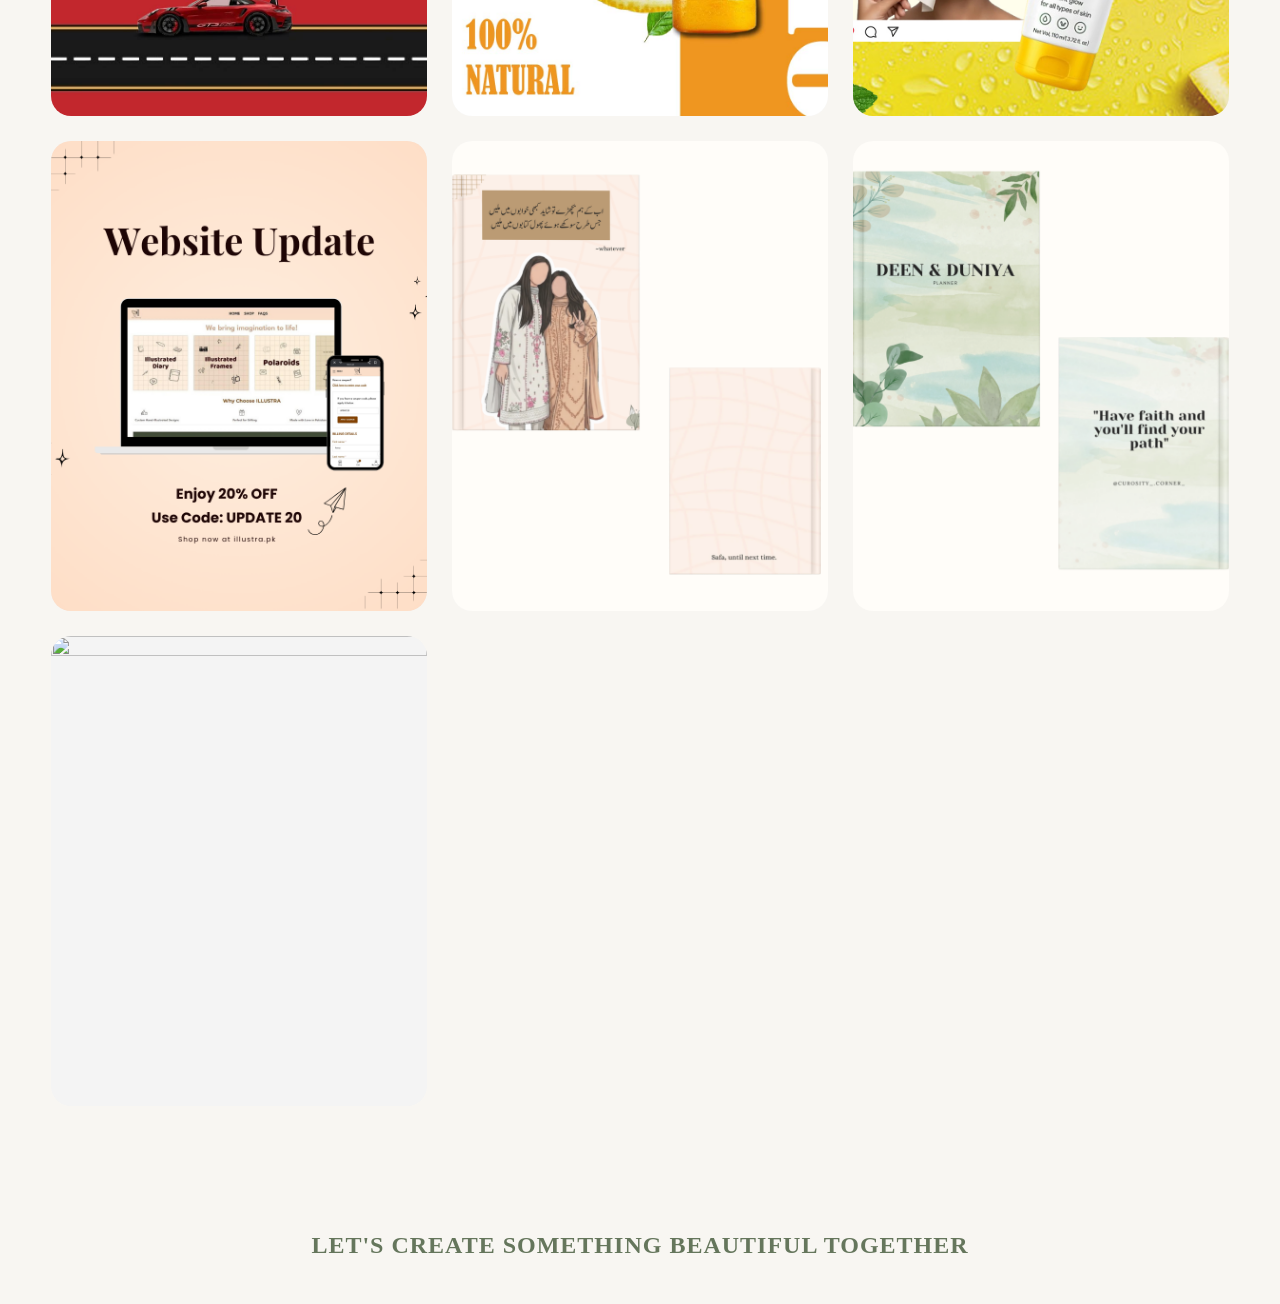
==== commit a849e389: "web" ====
--- a/graphic.html
+++ b/graphic.html
@@ -403,12 +403,12 @@
 
 
 
-<div class="portfolio-item" data-filter="branding">
+<!-- <div class="portfolio-item" data-filter="branding">
     <img src="" alt="">
     <div class="overlay">
         <i class="fa-solid fa-eye view-image"></i>
     </div>
-</div>
+</div> -->
 
 <div class="portfolio-item" data-filter="branding">
     <img src="branding2.jpg" alt="">
--- a/graphic.css
+++ b/graphic.css
@@ -1112,7 +1112,7 @@
 
 .view-image{
     width:65px;
-    height:65px;
+    height:55px;
 
     border-radius:50%;
     background:white;
@@ -1436,11 +1436,11 @@
 }
 
 .hero-left h1{
-    font-size:80px;
+    font-size:30px;
 }
 
 .card-wrapper{
-    width:300px;
+    width:200px;
     height:390px;
 }
 
@@ -1491,11 +1491,12 @@
 }
 
 .hero-left h1{
-    font-size:40px;
+    /* font-size:20px; */
+    font-size:clamp(30px,4vw,80px);
 }
 
 .card-wrapper{
-    width:220px;
+    width:20px;
     height:290px;
 }
 
@@ -1714,7 +1715,7 @@
 
 .software h1{
     font-size:28px;
-    /* padding: 14px; */
+    padding: 14px;
 }
 
 .tools{
@@ -1727,7 +1728,7 @@
 .tool-card{
     padding:18px 0px;
     min-height:170px;
-    /* width: 100px; */
+    width: 130px;
 }
 
 .tool-card img{
@@ -1736,7 +1737,7 @@
 }
 
 .tool-card p{
-    font-size:14px;
+    font-size:12px;
     margin-top:12px;
 }
 
@@ -1797,9 +1798,9 @@
     font-size:15px;
 }
 
-.filter-btn{
+/* .filter-btn{
     width:100%;
-}
+} */
 
 .portfolio-item img{
     aspect-ratio:1/1.25;
@@ -1808,6 +1809,25 @@
 .close{
     font-size:40px;
     right:18px;
+}
+
+
+.filter-buttons{
+    display:flex;
+    flex-wrap:wrap;
+    justify-content:center;
+    gap:12px;
+    margin:40px 0;
+}
+
+.filter-btn{
+    width:auto;
+    min-width:110px;
+    padding:12px 18px;
+    font-size:14px;
+    border-radius:30px;
+    white-space:nowrap;
+    flex:0 0 auto;
 }
 
 }
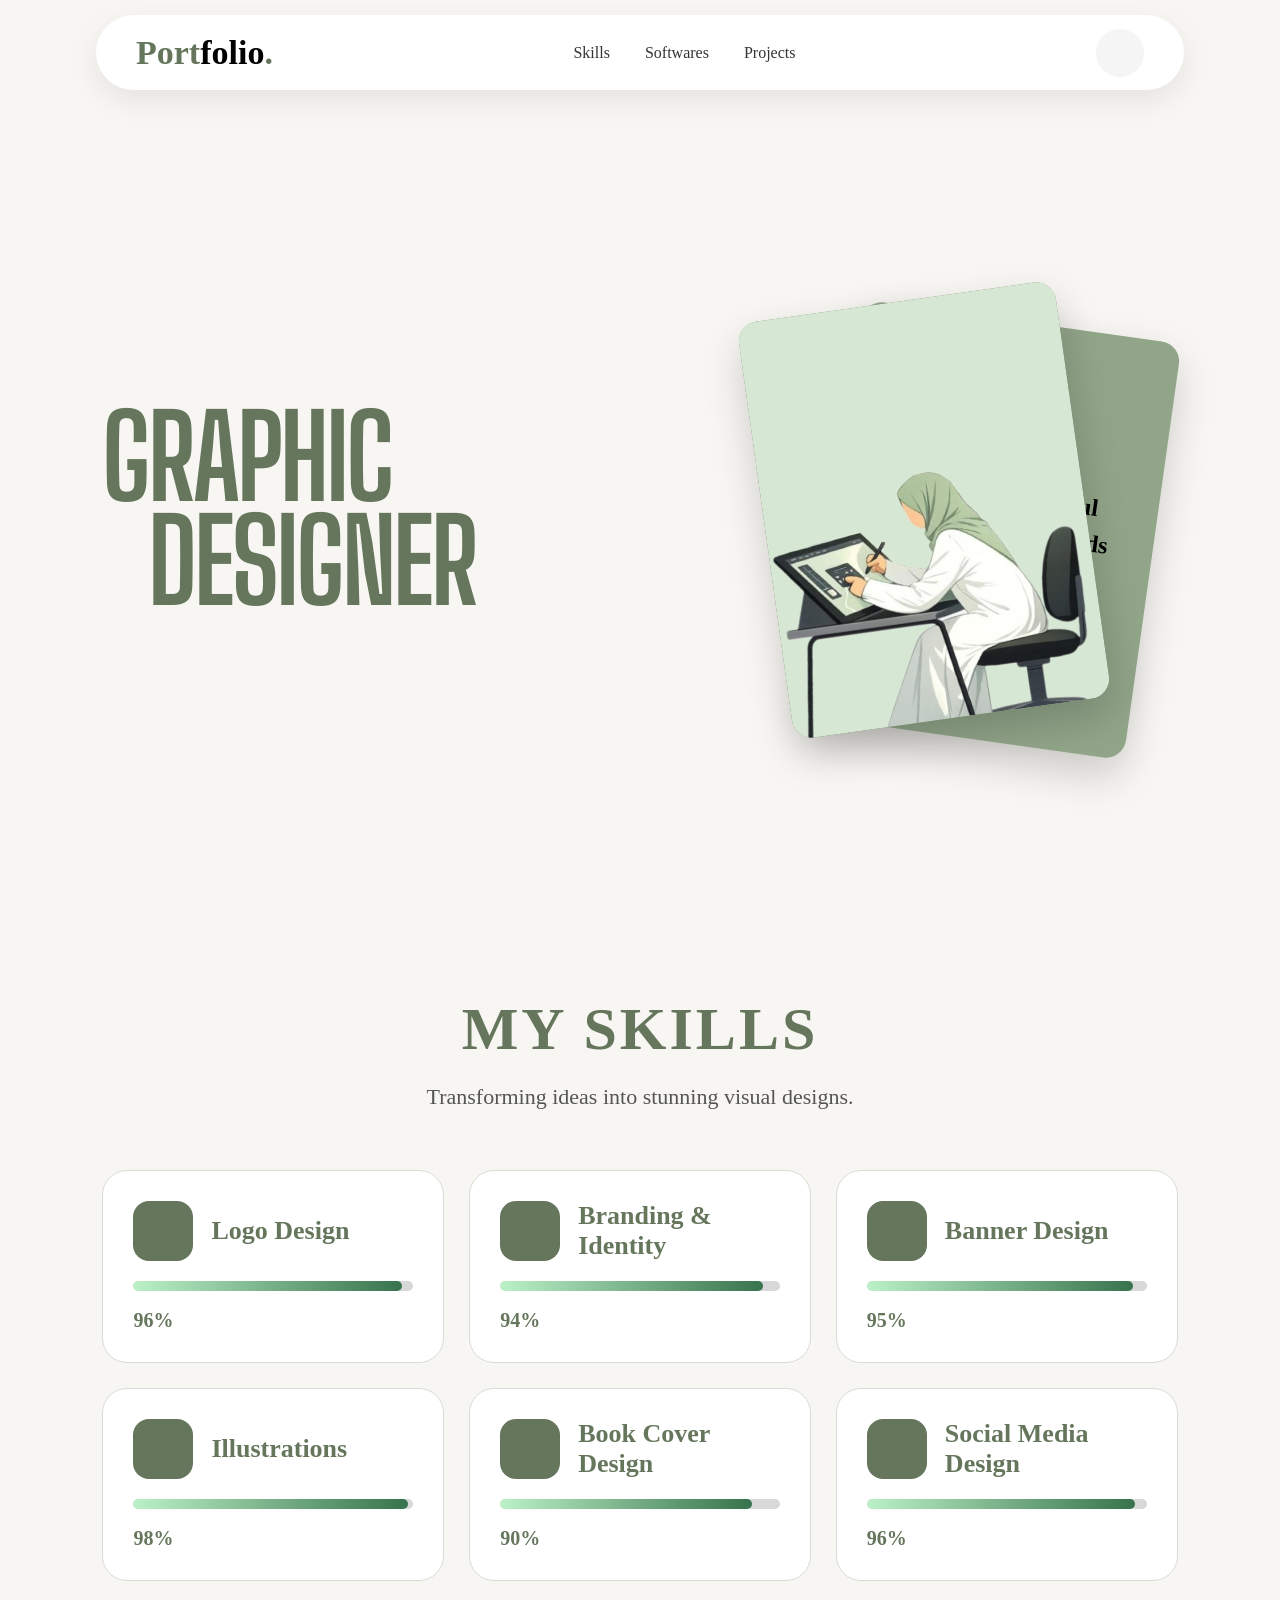
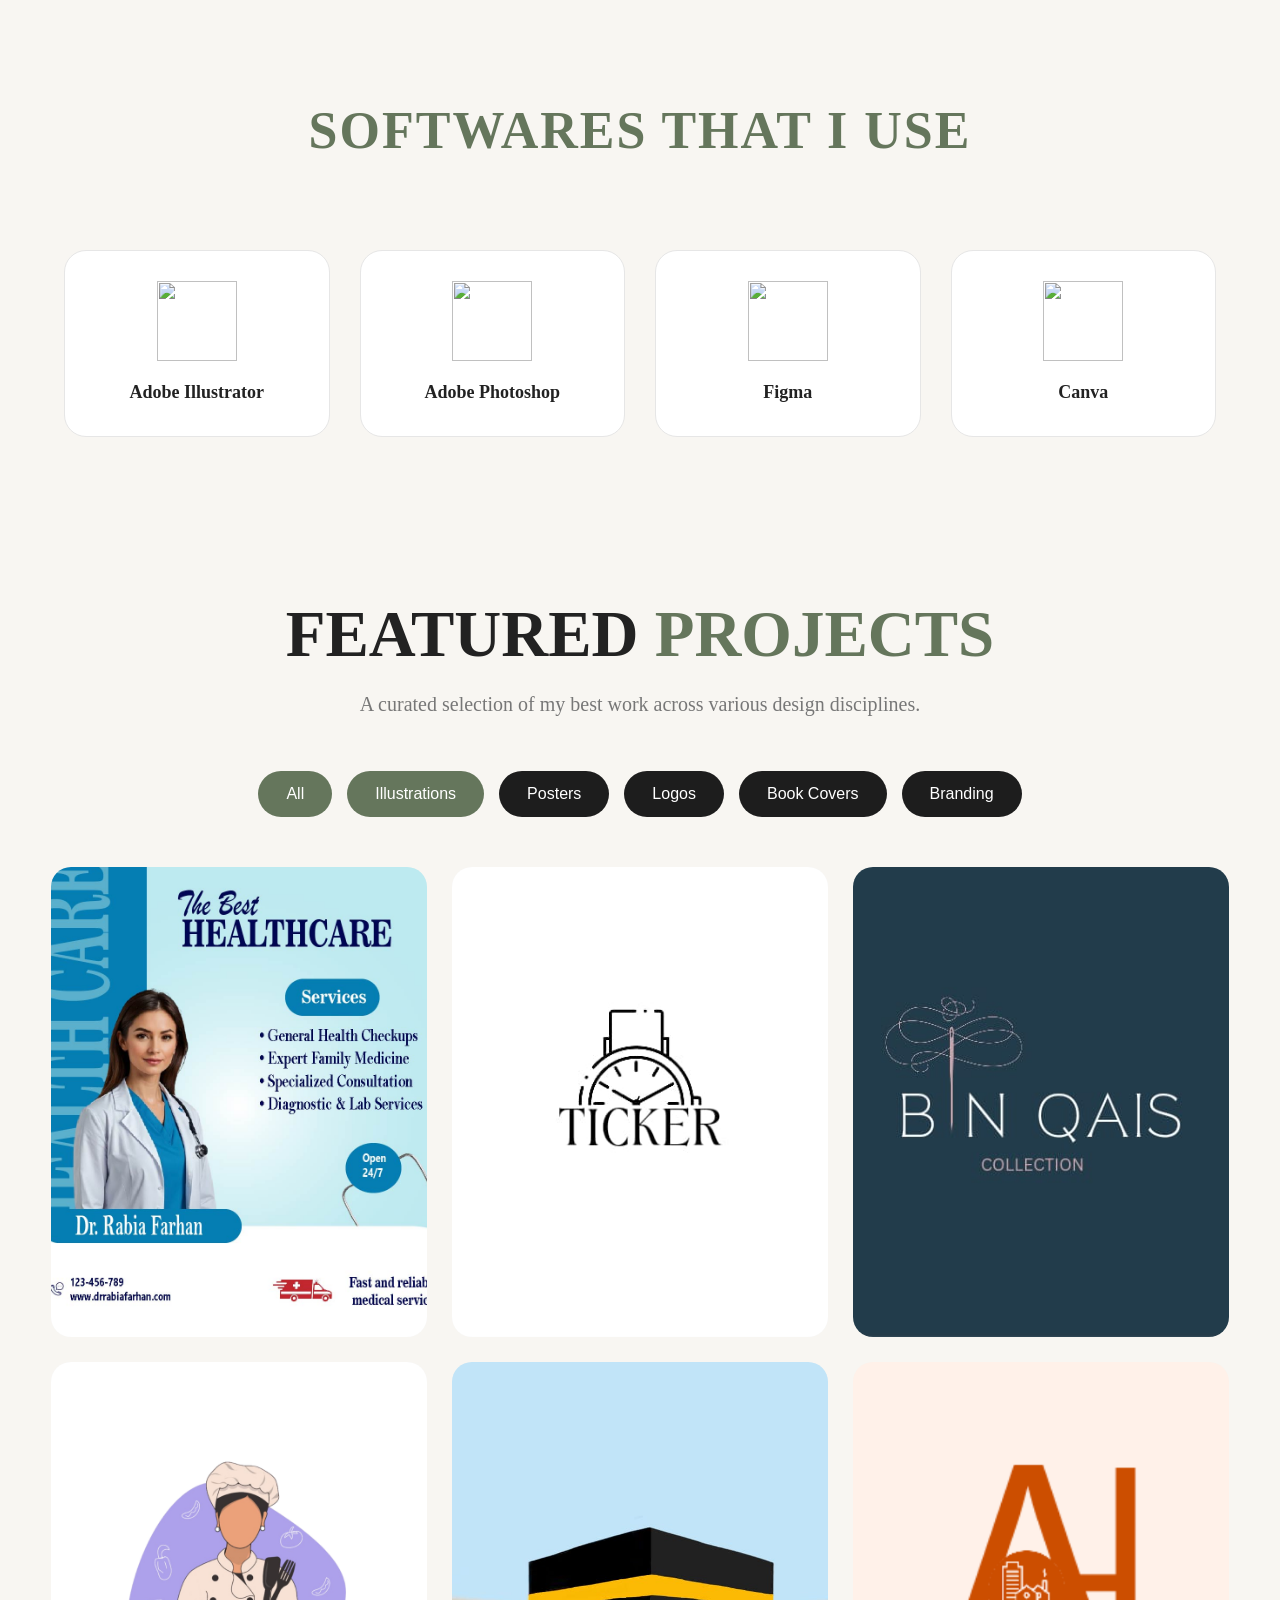
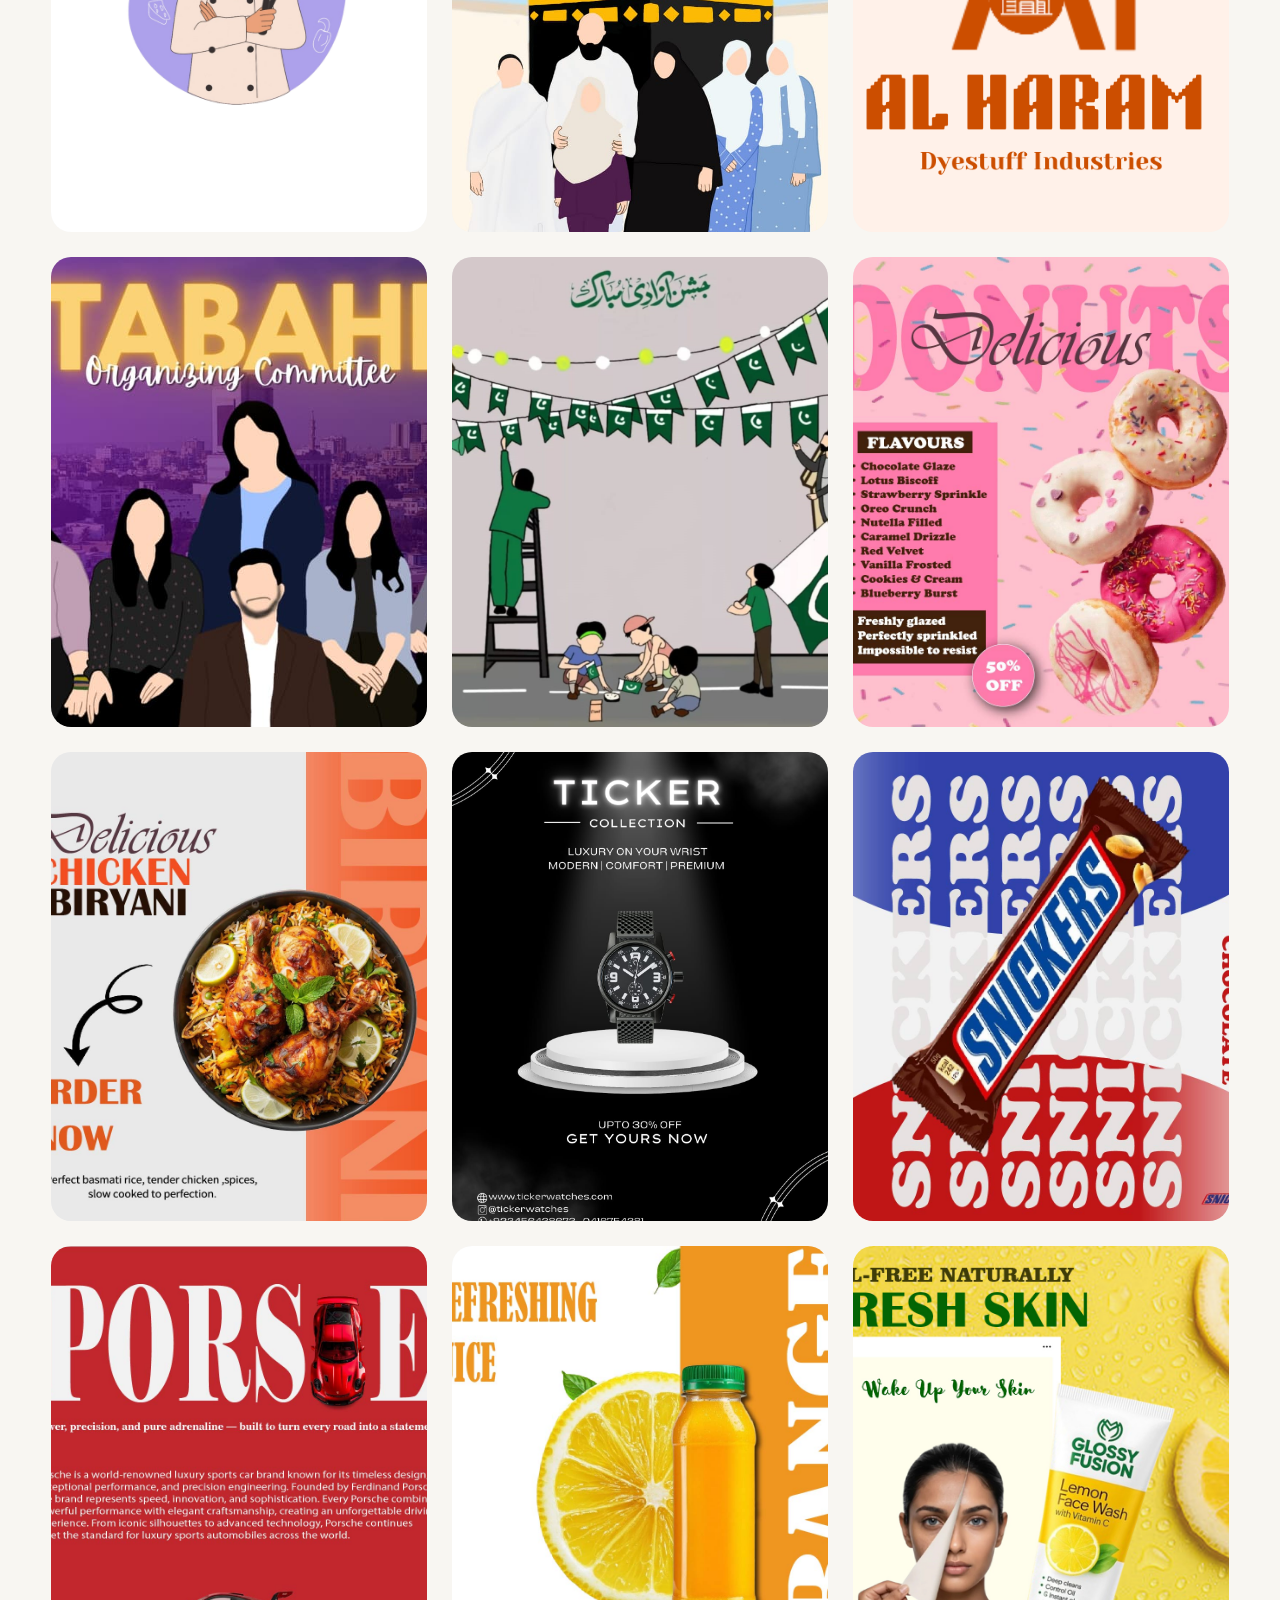
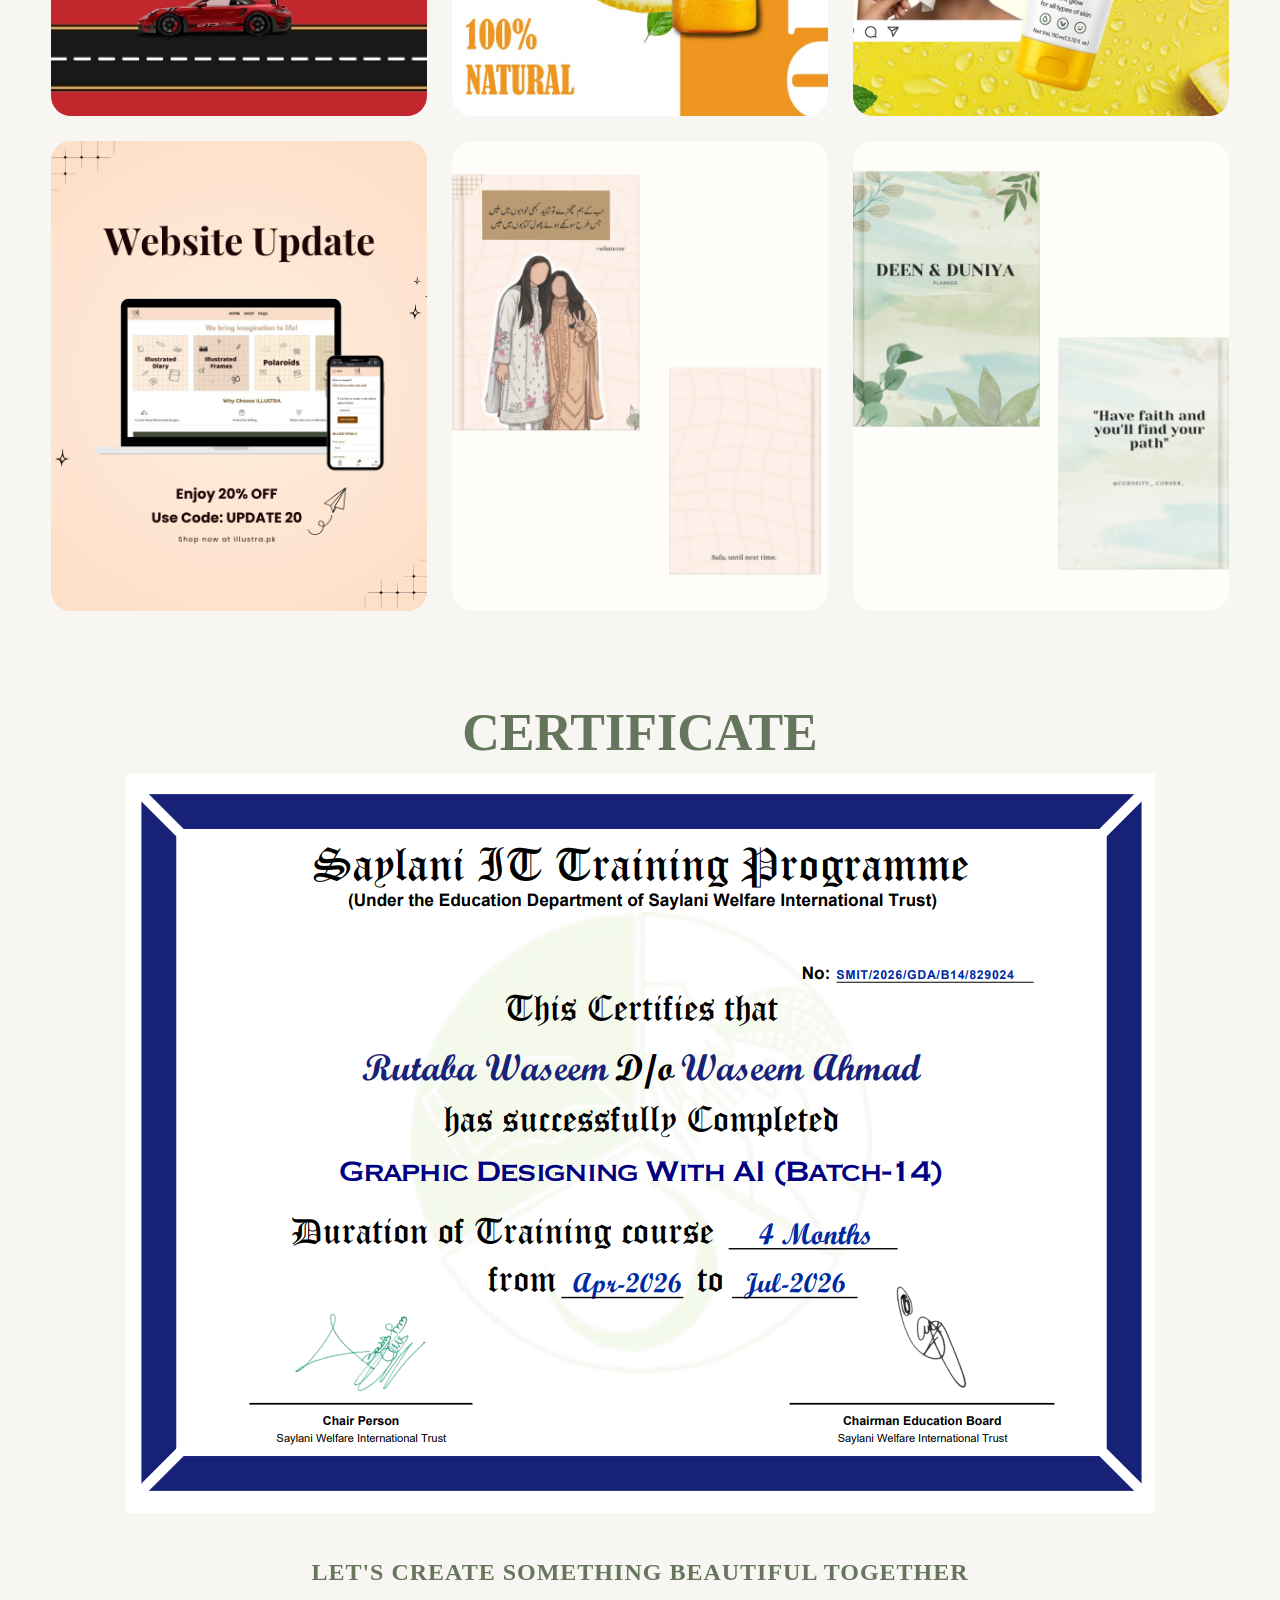
==== commit b38acd1a: "web" ====
--- a/graphic.html
+++ b/graphic.html
@@ -41,7 +41,7 @@
 
 
     <div class="hero-left">
-    <h1>
+    <h1 class="graphictext">
         GRAPHIC<span class="dots">...</span><br>
         <span class="dots">..</span>DESIGNER
     </h1>
@@ -410,16 +410,21 @@
     </div>
 </div> -->
 
-<div class="portfolio-item" data-filter="branding">
+<!-- <div class="portfolio-item" data-filter="branding">
     <img src="branding2.jpg" alt="">
     <div class="overlay">
         <i class="fa-solid fa-eye view-image"></i>
     </div>
-</div>
+</div> -->
 
     </div>
 
 </section>
+<div class="certificate">
+    <h1>CERTIFICATE</h1>
+    <img src="Certificate.PNG" alt="">
+</div>
+
 
 
 <div class="footer">
--- a/graphic.css
+++ b/graphic.css
@@ -16,93 +16,6 @@
     background:#f8f6f2;
 }
 
-/* .navbar{
-    width:85%;
-    height:75px;
-    margin:15px auto;
-    background:#fff;
-    border-radius:50px;
-    display:flex;
-    justify-content:space-between;
-    align-items:center;
-    padding:0 40px;
-    box-shadow:0 10px 30px rgba(0,0,0,.08);
-    position:sticky;
-    top:6px;
-    z-index:100;
-}
-
-.logo{
-    font-size:34px;
-    font-weight:700;
-}
-
-.logo span{
-    color:#65765c;
-}
-
-.dot{
-    color:#65765c;
-}
-
-.nav-links{
-    display:flex;
-    gap:35px;
-    list-style:none;
-    font-family:Arial, sans-serif;
-}
-
-.nav-links a{
-    text-decoration:none;
-    color:#333;
-    font-weight:500;
-    position:relative;
-    transition:.3s;
-}
-
-.nav-links a::after{
-    content:"";
-    position:absolute;
-    left:0;
-    bottom:-6px;
-    width:0%;
-    height:2px;
-    background:#9fb2a0;
-    transition:.3s;
-}
-
-.nav-links a:hover{
-    color:#9fb2a0;
-}
-
-.nav-links a:hover::after{
-    width:100%;
-}
-
-#theme-btn{
-    width:48px;
-    height:48px;
-
-    border:none;
-    border-radius:50%;
-
-    background:#f5f5f5;
-
-    cursor:pointer;
-
-    font-size:18px;
-
-    transition:.3s;
-}
-
-#theme-btn:hover{
-    transform:rotate(20deg) scale(1.08);
-} */
-
-
-/* ==========================
-   NAVBAR
-========================== */
 
 .navbar{
     width:85%;
@@ -204,143 +117,6 @@
 }
 
 
-
-/* ===========================
-GRAPHIC HERO
-=========================== */
-
-/* .graphic-hero{
-    width: 100%;
-    height: 500px;
-   
-
-    display: flex;
-    justify-content: space-between;
-    align-items: center;
-
-    padding: 0 8%;
-}
-
-.hero-left{
-    width: 45%;
-}
-
-
-
-.hero-left h1{
-    font-family: "Big Shoulders Display", sans-serif;
-   
-    font-size: 130px;
-    line-height: .95;
-    font-weight: 900;
-    letter-spacing: -3px;
-    color: #65765c;
-}
-
-.dots{
-    color: #f8f6f2; 
-}
-
-.hero-right{
-    width: 55%;
-    display: flex;
-    justify-content: center;
-    align-items: center;
-}
-
-.card-wrapper{
-    position:relative;
-    width:290px;
-    height:360px;
-}
-
-
-
-.image-card,
-.text-card{
-    position:absolute;
-    width:100%;
-    height:100%;
-    background:#91a589;
-    border-radius:18px;
-    overflow:hidden;
-    transition:.6s ease;
-    box-shadow:0 18px 40px rgba(0,0,0,.18);
-}
-
-
-
-.image-card{
-    z-index:2;
-    transform:rotate(-7deg);
-    
-}
-
-.image-card img{
-    width:100%;
-    height:100%;
-    object-fit:cover;
-}
-
-
-
-.text-card{
-    z-index:1;
-
-   
-    left:85px;
-    top:18px;
-
-    transform:rotate(7deg);
-
-    padding:28px;
-
-    display:flex;
-    flex-direction:column;
-    justify-content:center;
-}
-
-
-
-.text-card h3{
-    font-size:22px;
-   
-    color: rgb(0, 0, 0);
-    
-}
-
-
-.text-card p{
-    color:#666;
-    line-height:1.8;
-    font-size:15px;
-}
-
-
-
-.card-wrapper:hover .image-card{
-
-    transform:
-        translate(-40px,15px)
-        rotate(-10deg);
-
-    z-index:1;
-}
-
-.card-wrapper:hover .text-card{
-
-    left:0;
-    top:0;
-
-    transform:rotate(0deg);
-
-    z-index:3;
-} */
-
-/* ===================================
-        HERO SECTION
-=================================== */
-
 .graphic-hero{
     width:100%;
     min-height:90vh;
@@ -447,145 +223,6 @@
 }
 
 
-
-/* skills */
-
-
-
-
-/* .skills{
-    width:100%;
-    padding:40px 5%;
-  
-}
-
-.skills-heading{
-    text-align:center;
-    margin-bottom:60px;
-        font-family:'Playfair Display',serif;
-
-}
-
-.skills-heading h2{
-    color:#65765c;
-    font-size:42px;
-    letter-spacing:2px;
-    margin-bottom:8px;
-}
-
-.skills-heading h1{
-    font-size:55px;
-    color:#65765c;
-    letter-spacing:5px;
-    font-weight:700;
-     font-family:'Playfair Display',serif;
-
-}
-
-.heading-line h4{
-    font-size: 22px;
-    margin: 22px;
-}
-
-.skills-container{
-    max-width:1200px;
-    margin:auto;
-    display:grid;
-    grid-template-columns:repeat(3, minmax(350px,1fr));
-    gap:15px;
-}
-
-
-
-
-.skill-card{
-    background:#ffffff;
-    border:0.5px solid #65765c;
-    border-radius:28px;
-    padding:25px 28px;
-    transition:.4s;
-}
-
-.skill-card:hover{
-    transform:translateY(-8px);
-    box-shadow:0 2PX 35px #65765c;
-   
-}
-
-
-
-
-.skill-top{
-    display:flex;
-    align-items:center;
-    gap:18px;
-    margin-bottom:18px;
-}
-
-
-
-
-.icon{
-    width:58px;
-    height:58px;
-    border-radius:16px;
-    background:#65765c;
-    display:flex;
-    justify-content:center;
-    align-items:center;
-}
-
-.icon i{
-    font-size:24px;
-    color:#ffffff;
-}
-
-.skill-top h4{
-    color:#65765c;
-    font-size:25px;
-    font-weight:600;
-}
-
-.skill-top h3{
-    color:#65765c;
-    font-size:30px;
-    font-weight:600;
-}
-
-.progress{
-    width:100%;
-    height:10px;
-    background:#242535;
-    border-radius:50px;
-    overflow:hidden;
-}
-
-.progress-bar{
-    height:100%;
-    border-radius:50px;
-    background:linear-gradient(90deg,#bcf1c7,#37734d);
-}
-
-.skill-card span{
-    display:block;
-    margin-top:18px;
-    color:#65765c;
-    font-size:18px;
-    font-weight:700;
-}
-
-
-
-
-body.dark .heading-line h4{
-    color:#fff;
-} */
-
-
-/* ===================================
-            SKILLS SECTION
-=================================== */
-
 .skills{
     width:100%;
     padding:80px 8%;
@@ -694,76 +331,9 @@
 
 
 
-/* tools */
-
-
-/* 
-.software{
-    text-align: center;
-    margin: 70px ;
-}
-
-.software h1{
-    font-size: 42px;
-    color: #65765c;
-        font-family:'Playfair Display',serif;
-
-}
-
-.tools{
-    display: flex;
-    justify-content: center;
-    align-items: center;
-    gap: 20px;
-    flex-wrap: wrap;
-    margin-bottom: 60px;
-}
-
-.tool-card{
-    width: 170px;
-    height: 170px;
-    
-    border: 2px solid #eeefee;
-    border-radius: 18px;
-    display: flex;
-    flex-direction: column;
-    justify-content: center;
-    align-items: center;
-    transition: .4s;
-    cursor: pointer;
-}
-
-.tool-card img{
-    width: 70px;
-    height: 70px;
-    object-fit: contain;
-    margin-bottom: 15px;
-}
-
-.tool-card p{
-    color: rgb(0, 0, 0);
-    font-size: 15px;
-    font-weight: 600;
-    text-align: center;
-    padding: 0 10px;
-}
-
-.tool-card:hover{
-    transform: translateY(-10px) scale(1.05);
-    box-shadow: 0 0 20px rgba(145,165,137,.5);
-    border-color: #fff;
-}
-
-
-body.dark .tool-card p{
-    color:#fff;
-} */
-
-
-
-/* ===================================
-        SOFTWARE SECTION
-=================================== */
+/* softwares */
+
+
 
 .software{
     text-align:center;
@@ -830,172 +400,6 @@
 body.dark .tool-card p{
     color:#fff;
 }
-
-
-
-/* project */
-
-
-/* .portfolio{
-    width:90%;
-    margin:auto;
-    padding:80px 0;
-}
-
-.heading{
-    text-align:center;
-}
-
-.heading p{
-    color:#65765c;
-    letter-spacing:4px;
-    margin-bottom:10px;
-}
-
-.heading h1{
-    font-size:60px;
-    margin-bottom:20px;
-}
-
-.heading span{
-    color:#65765c;
-}
-
-.heading h3{
-    color:#9da3b5;
-    font-weight:400;
-    margin-bottom:60px;
-}
-
-.filter-buttons{
-    display:flex;
-    justify-content:center;
-    flex-wrap:wrap;
-    gap:15px;
-    margin-bottom:50px;
-}
-
-.filter-btn{
-    padding:15px 28px;
-    border-radius:50px;
-    border:1px solid rgba(255,255,255,.2);
-    background:#1b1d30;
-    color:white;
-    cursor:pointer;
-    transition:.4s;
-    font-size:16px;
-}
-
-.filter-btn:hover{
-    background:#65765c;
-}
-
-.filter-btn.active{
-    background:linear-gradient(90deg,#65765c,#65765c);
-}
-
-.portfolio-grid{
-    display:grid;
-    grid-template-columns:repeat(3,1fr);
-    gap:30px;
-}
-
-
-
-.portfolio-item{
-    position:relative;
-    overflow:hidden;
-    border-radius:20px;
-}
-
-.portfolio-item img{
-    width:100%;
-    height: 400px;
-    transition:.5s;
-    object-fit: cover;
-}
-
-.portfolio-item:hover img{
-    transform:scale(1.08);
-}
-
-.overlay{
-    position:absolute;
-    top:0;
-    left:0;
-    width:100%;
-    height:100%;
-    background:rgba(0,0,0,.55);
-
-    display:flex;
-    justify-content:center;
-    align-items:center;
-
-    opacity:0;
-    transition:.4s;
-}
-
-.portfolio-item:hover .overlay{
-    opacity:1;
-}
-
-.view-image{
-    width:65px;
-    height:65px;
-    border-radius:50%;
-    color:white;
-    display:flex;
-    justify-content:center;
-    align-items:center;
-    font-size:24px;
-    cursor:pointer;
-    transition:.3s;
-}
-
-.view-image:hover{
-    transform:scale(1.15);
-}
-
-.hide{
-    display: none !important;
-}
-
-
-body.dark .heading h1{
-    color:#fff;
-}
-
-body.dark #theme-btn{
-    background:#2b3b55;
-    color:#fff;
-}
-
-.lightbox{
-    position:fixed;
-    inset:0;
-    background:rgba(0,0,0,.9);
-    display:none;
-    justify-content:center;
-    align-items:center;
-    z-index:99999;
-}
-
-
-.lightbox img{
-    max-width:90%;
-    max-height:90%;
-    object-fit:contain;
-}
-
-.close{
-    position:absolute;
-    top:20px;
-    right:35px;
-    font-size:50px;
-    color:white;
-    cursor:pointer;
-} */
-
 
 
 /* ===================================
@@ -1111,7 +515,7 @@
 }
 
 .view-image{
-    width:65px;
+    width:66px;
     height:55px;
 
     border-radius:50%;
@@ -1167,22 +571,6 @@
 
 
 
-/* footer */
-
-/* .footer {
-    height: 100px;
-    width: 100%;
-    color: #65765c ;
-  
-    display: flex;
-    align-items: center;
-    justify-content: center;
-    font-size: 22px;
-    
-    font-family: Cambria, Cochin, Georgia, Times, 'Times New Roman', serif;
-  
-} */
-
 /* ===================================
             FOOTER
 =================================== */
@@ -1210,124 +598,21 @@
     color:#fff;
 }
 
-/* media */
-/* @media(max-width:900px){
-
-.portfolio-grid{
-grid-template-columns:repeat(2,1fr);
-}
-
-}
-
-@media(max-width:600px){
-
-.portfolio-grid{
-grid-template-columns:1fr;
-}
-
-.heading h1{
-font-size:40px;
-}
-
-}
-
-
-@media(max-width:768px){
-
-.skills{
-    padding:80px 5%;
-}
-
-.skills-heading h1{
-    font-size:40px;
-}
-
-.skill-top h3{
-    font-size:22px;
-}
-
-.skill-card{
-    padding:25px;
-}
-
-.icon{
-    width:55px;
-    height:55px;
-}
-
-.icon i{
-    font-size:24px;
-}
-
-.skill-card span{
-    font-size:22px;
-}
-
-}
-
-
-
-
-@media (max-width:992px){
-
-.graphic-hero{
-
-    height:auto;
-
-    flex-direction:column;
-
-    gap:50px;
-
-    padding:60px 8%;
-}
-
-.hero-left,
-.hero-right{
-
-    width:100%;
-}
-
-.hero-left{
-
-    text-align:center;
-}
-
-.hero-left h1{
-
-    font-size:52px;
-}
-
-}
-
-@media (max-width:576px){
-
-.hero-left h1{
-
-    font-size:40px;
-}
-
-.card-wrapper{
-
-    width:240px;
-    height:300px;
-}
-
-.text-card{
-
-    padding:22px;
-}
-
-.text-card h3{
-
-    font-size:22px;
-}
-
-.text-card p{
-
-    font-size:14px;
-}
-
-} */
+/* certificate */
+.certificate{
+    display: flex;
+    align-items: center;
+    flex-direction: column
+}
+
+.certificate h1{
+    font-size: 52px;
+    padding: 12px;
+    color:#65765c
+    
+
+
+}
 
 
 /* ==========================
@@ -1404,11 +689,13 @@
 }
 
 .nav-links{
-    gap:12px;
+    /* gap:12px; */
+    display: none;
 }
 
 .nav-links a{
     font-size:15px;
+    display: none;
 }
 
 #theme-btn{
@@ -1490,14 +777,23 @@
     padding: 80px 20px;
 }
 
-.hero-left h1{
-    /* font-size:20px; */
-    font-size:clamp(30px,4vw,80px);
+/* .hero-left h1{
+    font-size:10px;
+} */
+
+/* .graphictext{
+     font-size:clamp(10px,1vw,10px);
+
+} */
+
+.hero-left .graphictext{
+     font-size:clamp(80px,8vw,50px);
+
 }
 
 .card-wrapper{
-    width:20px;
-    height:290px;
+    width:10px;
+    height:190px;
 }
 
 .text-card{
@@ -1506,11 +802,18 @@
     padding:18px;
 }
 
+/* .card-wrapper .text-card .image-card{
+    width: 12px;
+    height: 12px;
+} */
 .text-card h3{
     font-size:16px;
 }
 .dots{
     display: none;
+}
+.image-card{
+
 }
 
 }
@@ -1685,37 +988,13 @@
 
 }
 
-/* @media(max-width:480px){
+
+
+@media (max-width:480px){
 
 .software h1{
-    font-size:28px;
-}
-
-.tools{
-    grid-template-columns:1fr;
-    gap:18px;
-}
-
-.tool-card{
-    padding:20px;
-}
-
-.tool-card img{
-    width:55px;
-    height:55px;
-}
-
-.tool-card p{
-    font-size:15px;
-}
-
-} */
-
-@media (max-width:480px){
-
-.software h1{
-    font-size:28px;
-    padding: 14px;
+    font-size:30px;
+    padding: 12px;
 }
 
 .tools{
@@ -1728,7 +1007,7 @@
 .tool-card{
     padding:18px 0px;
     min-height:170px;
-    width: 130px;
+    width: 140px;
 }
 
 .tool-card img{
@@ -1737,7 +1016,7 @@
 }
 
 .tool-card p{
-    font-size:12px;
+    font-size:14px;
     margin-top:12px;
 }
 
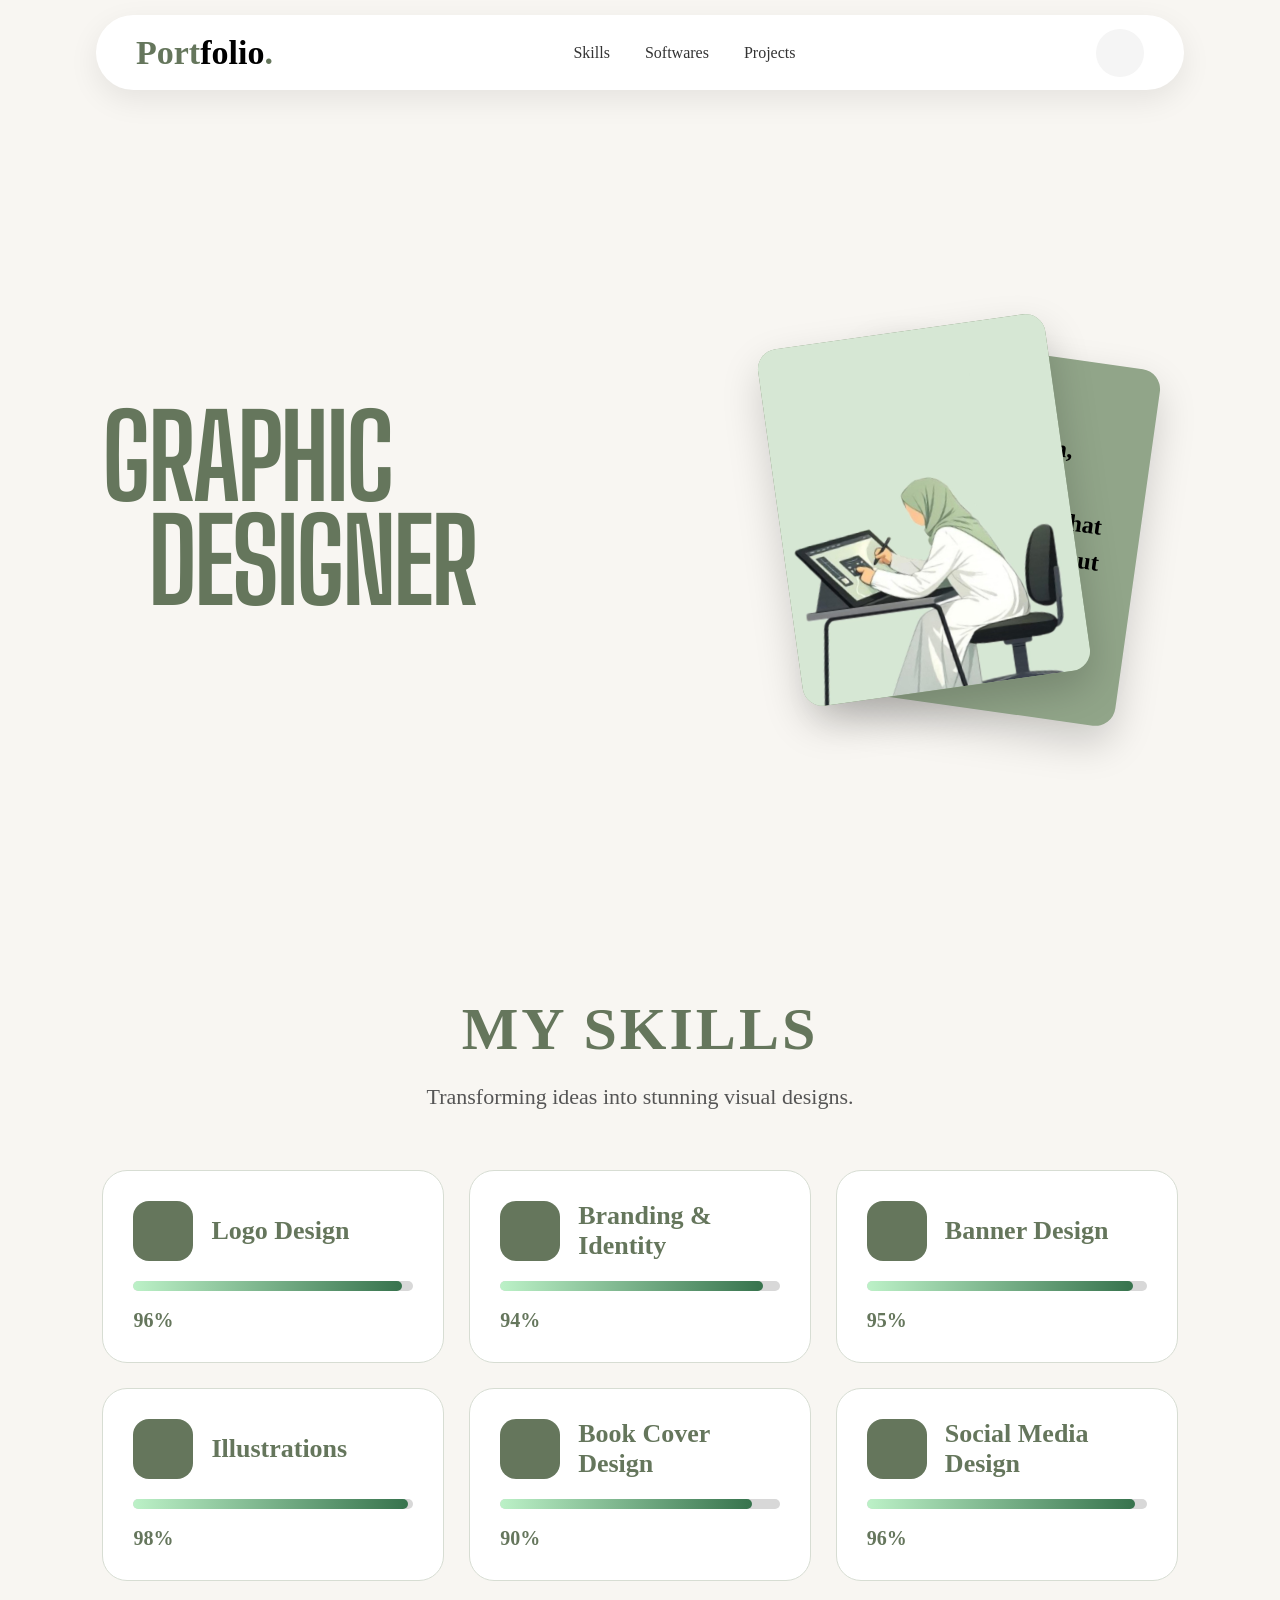
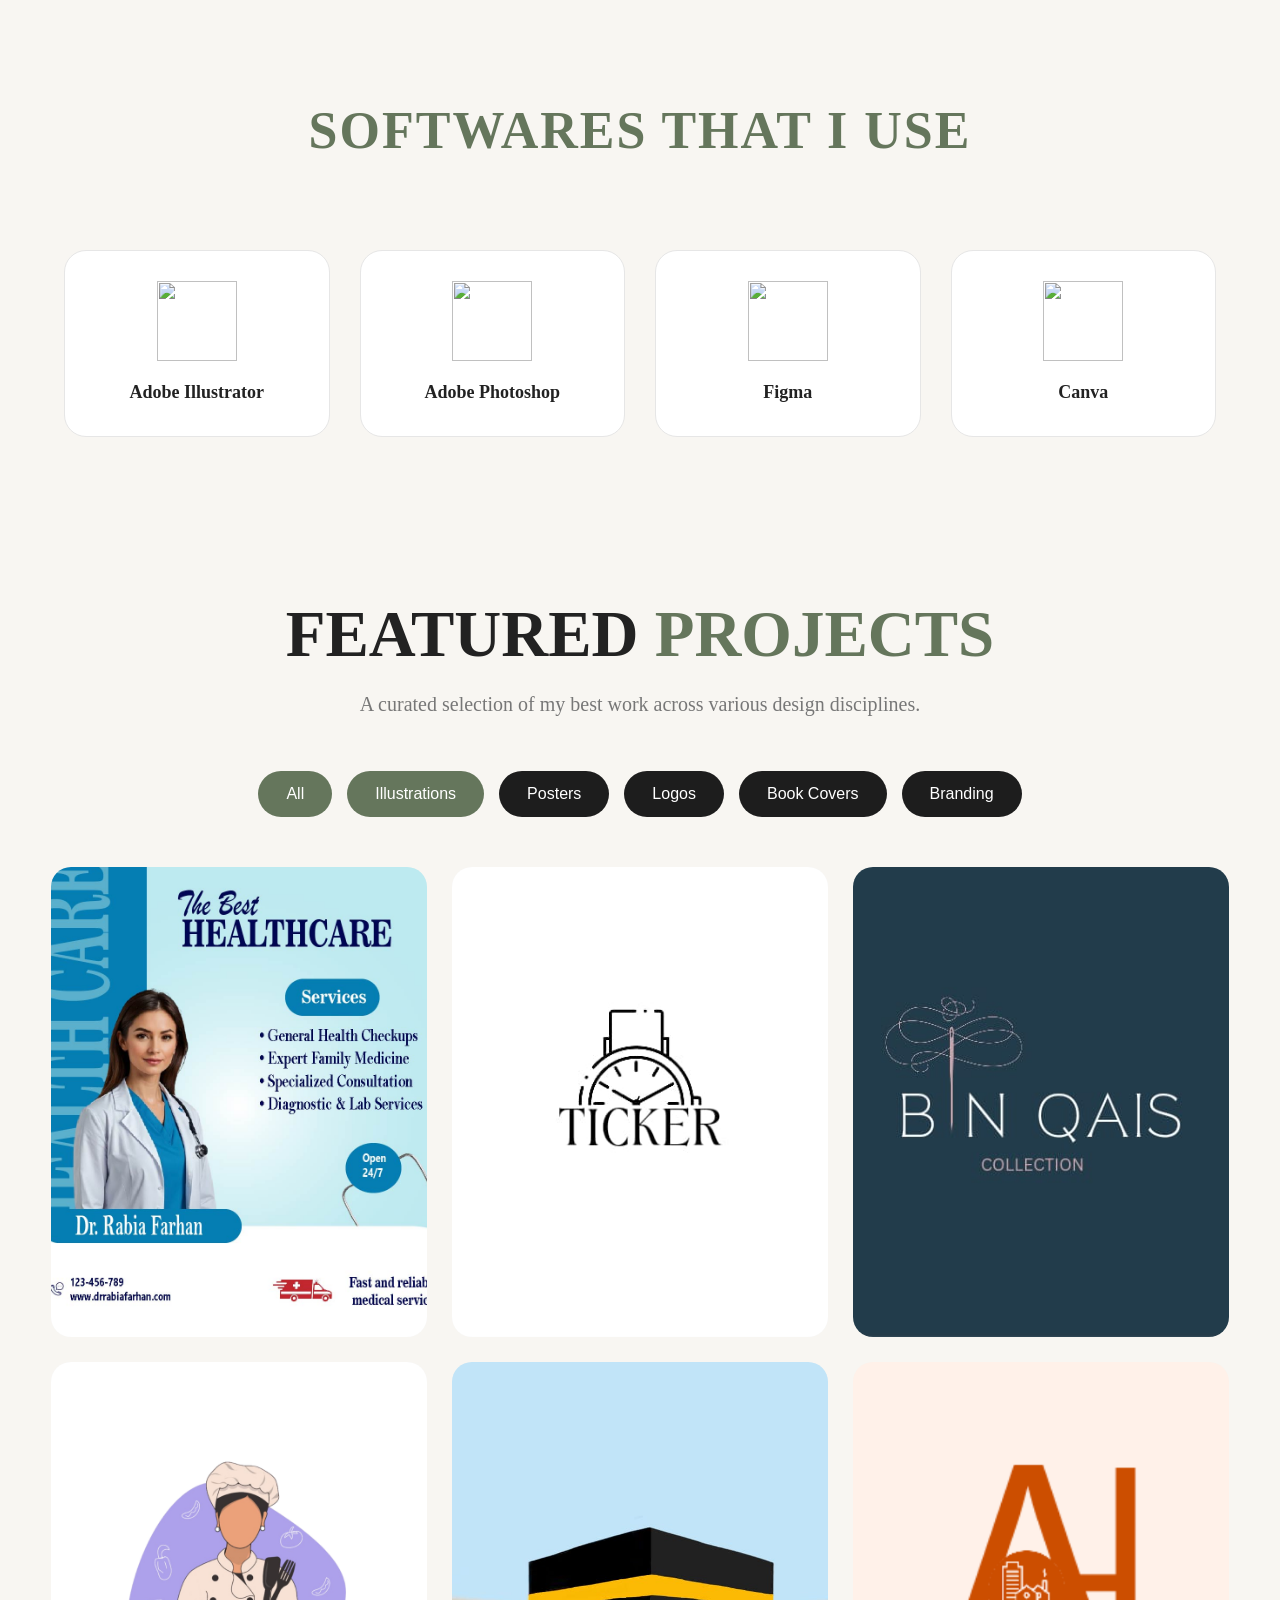
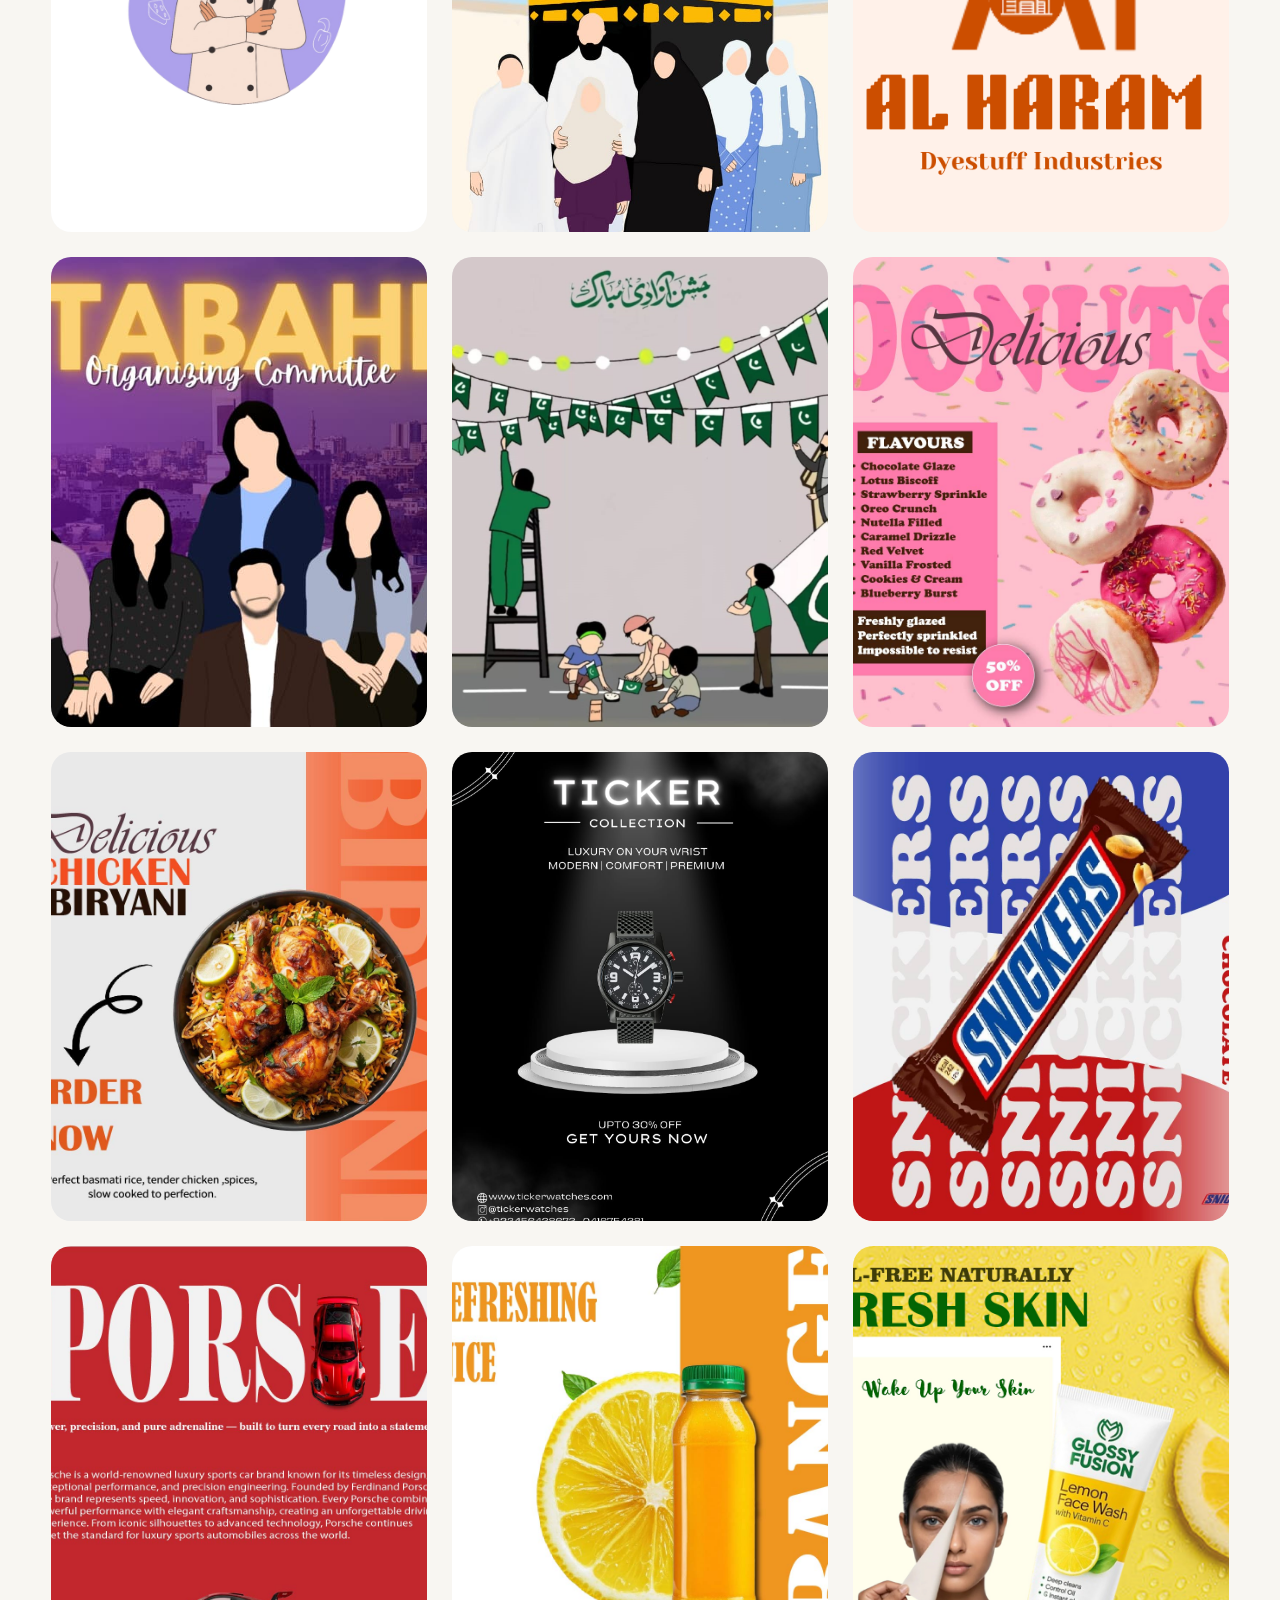
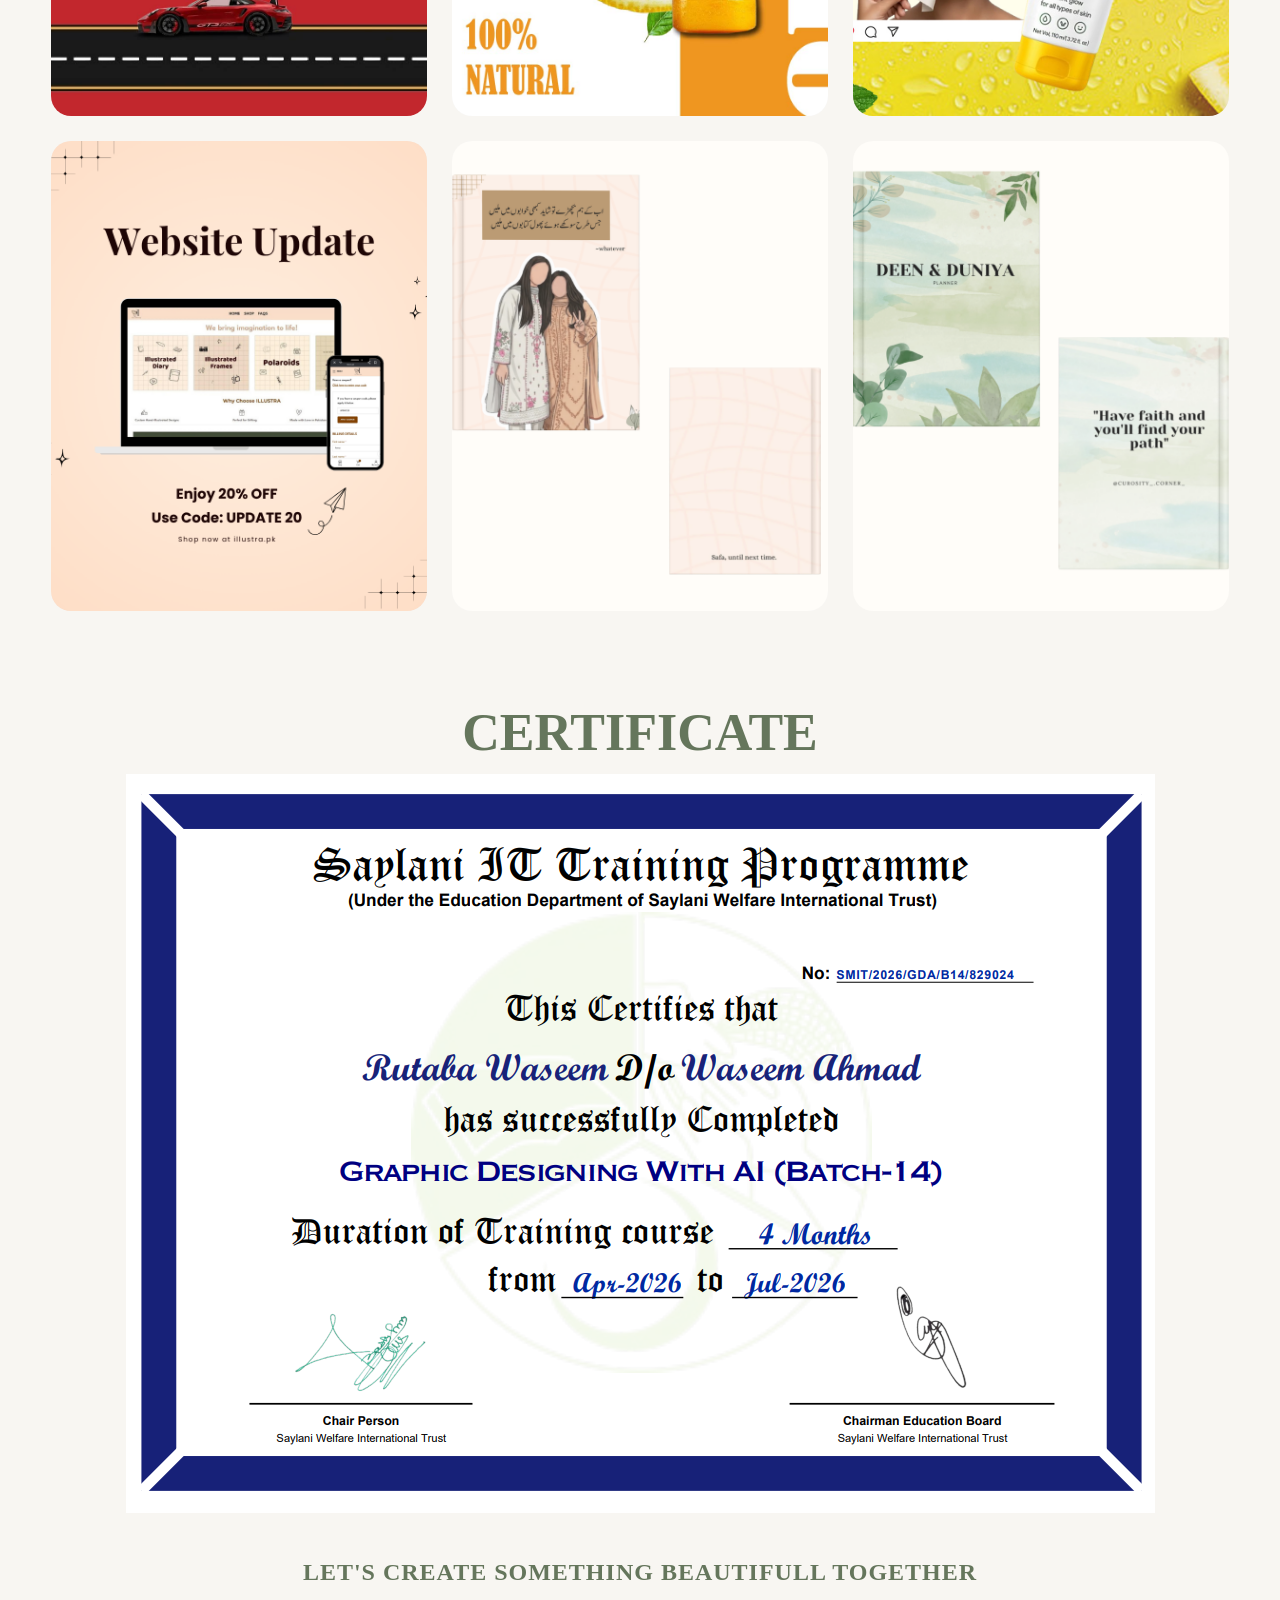
==== commit 5f7d3b65: "web" ====
--- a/graphic.html
+++ b/graphic.html
@@ -429,7 +429,7 @@
 
 <div class="footer">
 
-<p>LET'S CREATE SOMETHING BEAUTIFUL TOGETHER </p>
+<p>LET'S CREATE SOMETHING BEAUTIFULL TOGETHER </p>
 
 </div> 
 
--- a/graphic.css
+++ b/graphic.css
@@ -158,8 +158,11 @@
 
 .card-wrapper{
     position:relative;
-    width:320px;
-    height:420px;
+    /* width:320px;
+    height:420px; */
+
+     width:290px;
+    height:360px;
 }
 
 .image-card,
@@ -515,8 +518,8 @@
 }
 
 .view-image{
-    width:66px;
-    height:55px;
+    width:65px;
+    height:35px;
 
     border-radius:50%;
     background:white;
@@ -615,96 +618,7 @@
 }
 
 
-/* ==========================
-   TABLETS
-========================== */
-
-@media (max-width:992px){
-
-.navbar{
-    width:92%;
-    padding:0 25px;
-}
-
-.nav-links{
-    gap:20px;
-}
-
-.logo{
-    font-size:30px;
-}
-
-}
-
-
-/* ==========================
-   MOBILE
-========================== */
-
-@media (max-width:768px){
-
-.navbar{
-    width:95%;
-    height:auto;
-    padding:18px 20px;
-    flex-direction:column;
-    gap:18px;
-    border-radius:20px;
-}
-
-.logo{
-    font-size:30px;
-}
-
-.nav-links{
-    width:100%;
-    justify-content:center;
-    flex-wrap:wrap;
-    gap:15px;
-}
-
-.nav-links li{
-    list-style:none;
-}
-
-#theme-btn{
-    width:45px;
-    height:45px;
-}
-
-}
-
-/* ==========================
-   SMALL PHONES
-========================== */
-
-@media (max-width:480px){
-
-.navbar{
-    padding:15px;
-}
-
-.logo{
-    font-size:26px;
-}
-
-.nav-links{
-    /* gap:12px; */
-    display: none;
-}
-
-.nav-links a{
-    font-size:15px;
-    display: none;
-}
-
-#theme-btn{
-    width:40px;
-    height:40px;
-    font-size:16px;
-}
-
-}
+
 
 
 
@@ -777,14 +691,6 @@
     padding: 80px 20px;
 }
 
-/* .hero-left h1{
-    font-size:10px;
-} */
-
-/* .graphictext{
-     font-size:clamp(10px,1vw,10px);
-
-} */
 
 .hero-left .graphictext{
      font-size:clamp(80px,8vw,50px);
@@ -792,8 +698,8 @@
 }
 
 .card-wrapper{
-    width:10px;
-    height:190px;
+   width:221px;
+    height:290px;
 }
 
 .text-card{
@@ -802,18 +708,19 @@
     padding:18px;
 }
 
-/* .card-wrapper .text-card .image-card{
-    width: 12px;
-    height: 12px;
-} */
 .text-card h3{
     font-size:16px;
 }
 .dots{
     display: none;
 }
-.image-card{
-
+
+.certificate img{
+    width: 255px;
+    height: 152px;
+}
+.certificate h1{
+    font-size: 35px
 }
 
 }
@@ -1131,8 +1038,8 @@
 }
 
 .card-wrapper{
-    width:300px;
-    height:390px;
+    width:200px;
+    height:300px;
 }
 
 }
@@ -1155,6 +1062,7 @@
 
 .footer p{
     line-height:1.8;
+    font-size: 11px;
 }
 
 html{
@@ -1170,4 +1078,135 @@
     padding:25px 12px;
 }
 
+}
+
+
+/* new nav bar */
+
+
+@media (max-width:768px){
+
+.navbar{
+    width:95%;
+    height:70px;
+    padding:0 20px;
+    position:relative;
+}
+
+.menu-btn{
+    display:block;
+    font-size:25px;
+    cursor:pointer;
+}
+
+.nav-links{
+    position:absolute;
+    top:85px;
+    left:0;
+    width:100%;
+    background:#fff;
+    border-radius:20px;
+    box-shadow:0 10px 30px rgba(0,0,0,.1);
+
+    display:none;              /* Hide menu */
+    flex-direction:column;
+    align-items:center;
+    gap:20px;
+    padding:25px 0;
+}
+
+.nav-links.active{
+    display:flex;              /* Show menu */
+}
+
+body.dark .nav-links{
+    background:#1d293d;
+}
+
+}
+
+
+
+@media (max-width:768px){
+
+.navbar{
+    width:95%;
+    height:70px;
+    padding:0 20px;
+    position:relative;
+}
+
+.menu-btn{
+    display:block;
+    font-size:25px;
+    cursor:pointer;
+}
+
+.nav-links{
+    position:absolute;
+    top:85px;
+    left:0;
+    width:100%;
+    background:#fff;
+    border-radius:20px;
+    box-shadow:0 10px 30px rgba(0,0,0,.1);
+
+    display:none;              /* Hide menu */
+    flex-direction:column;
+    align-items:center;
+    gap:20px;
+    padding:25px 0;
+}
+
+.nav-links.active{
+    display:flex;              /* Show menu */
+}
+
+body.dark .nav-links{
+    background:#1d293d;
+}
+
+}
+
+
+@media (max-width: 768px) {
+
+    .navbar {
+        width: 90%;
+        padding: 0 20px;
+    }
+
+    .menu-btn {
+        display: block;
+        order: 1;
+    }
+
+    .logo {
+        font-size: 28px;
+        order: 2;
+    }
+
+    #theme-btn {
+        order: 3;
+    }
+
+    .nav-links {
+        display: none;
+        position: absolute;
+        top: 85px;
+        left: 0;
+        width: 100%;
+        background: #fff;
+        border-radius: 20px;
+        flex-direction: column;
+        align-items: center;
+        gap: 20px;
+        padding: 25px 0;
+        box-shadow: 0 10px 30px rgba(0,0,0,.08);
+    }
+
+    .nav-links.active {
+        display: flex;
+    }
+
 }
